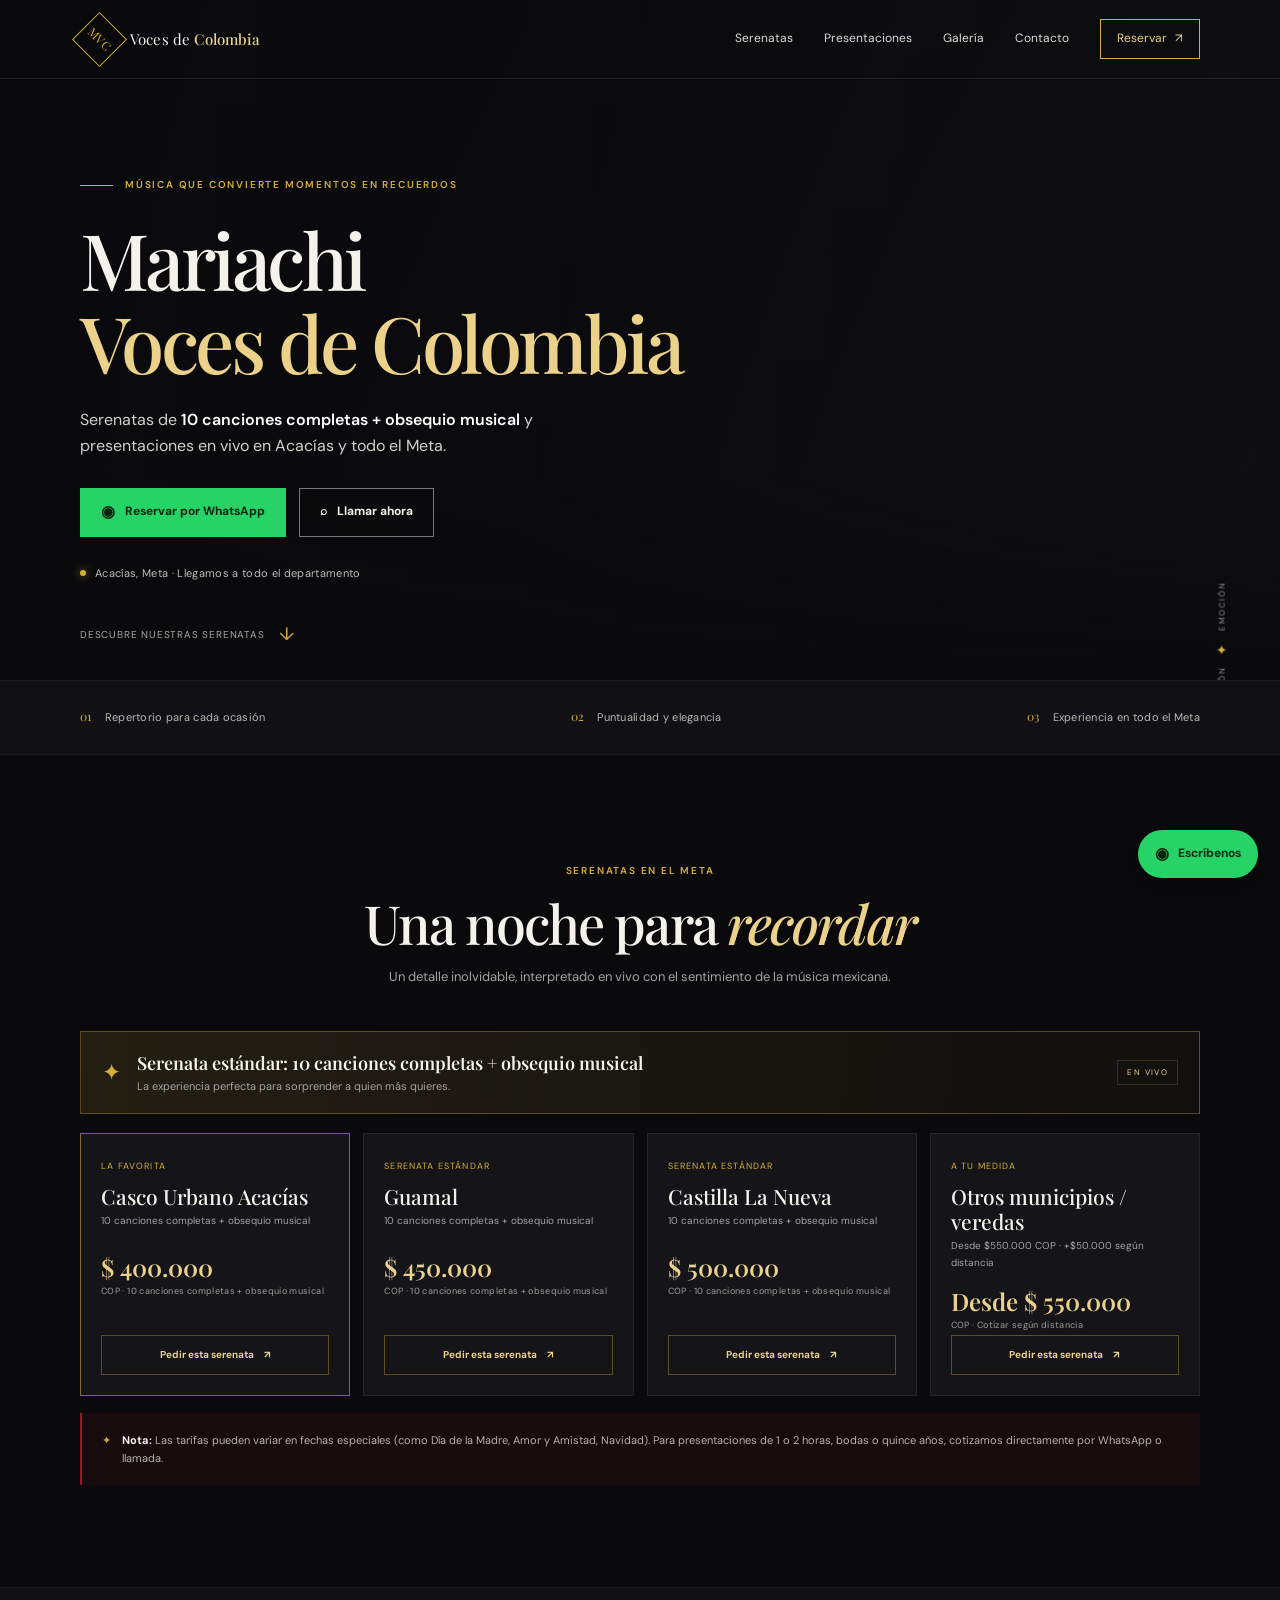
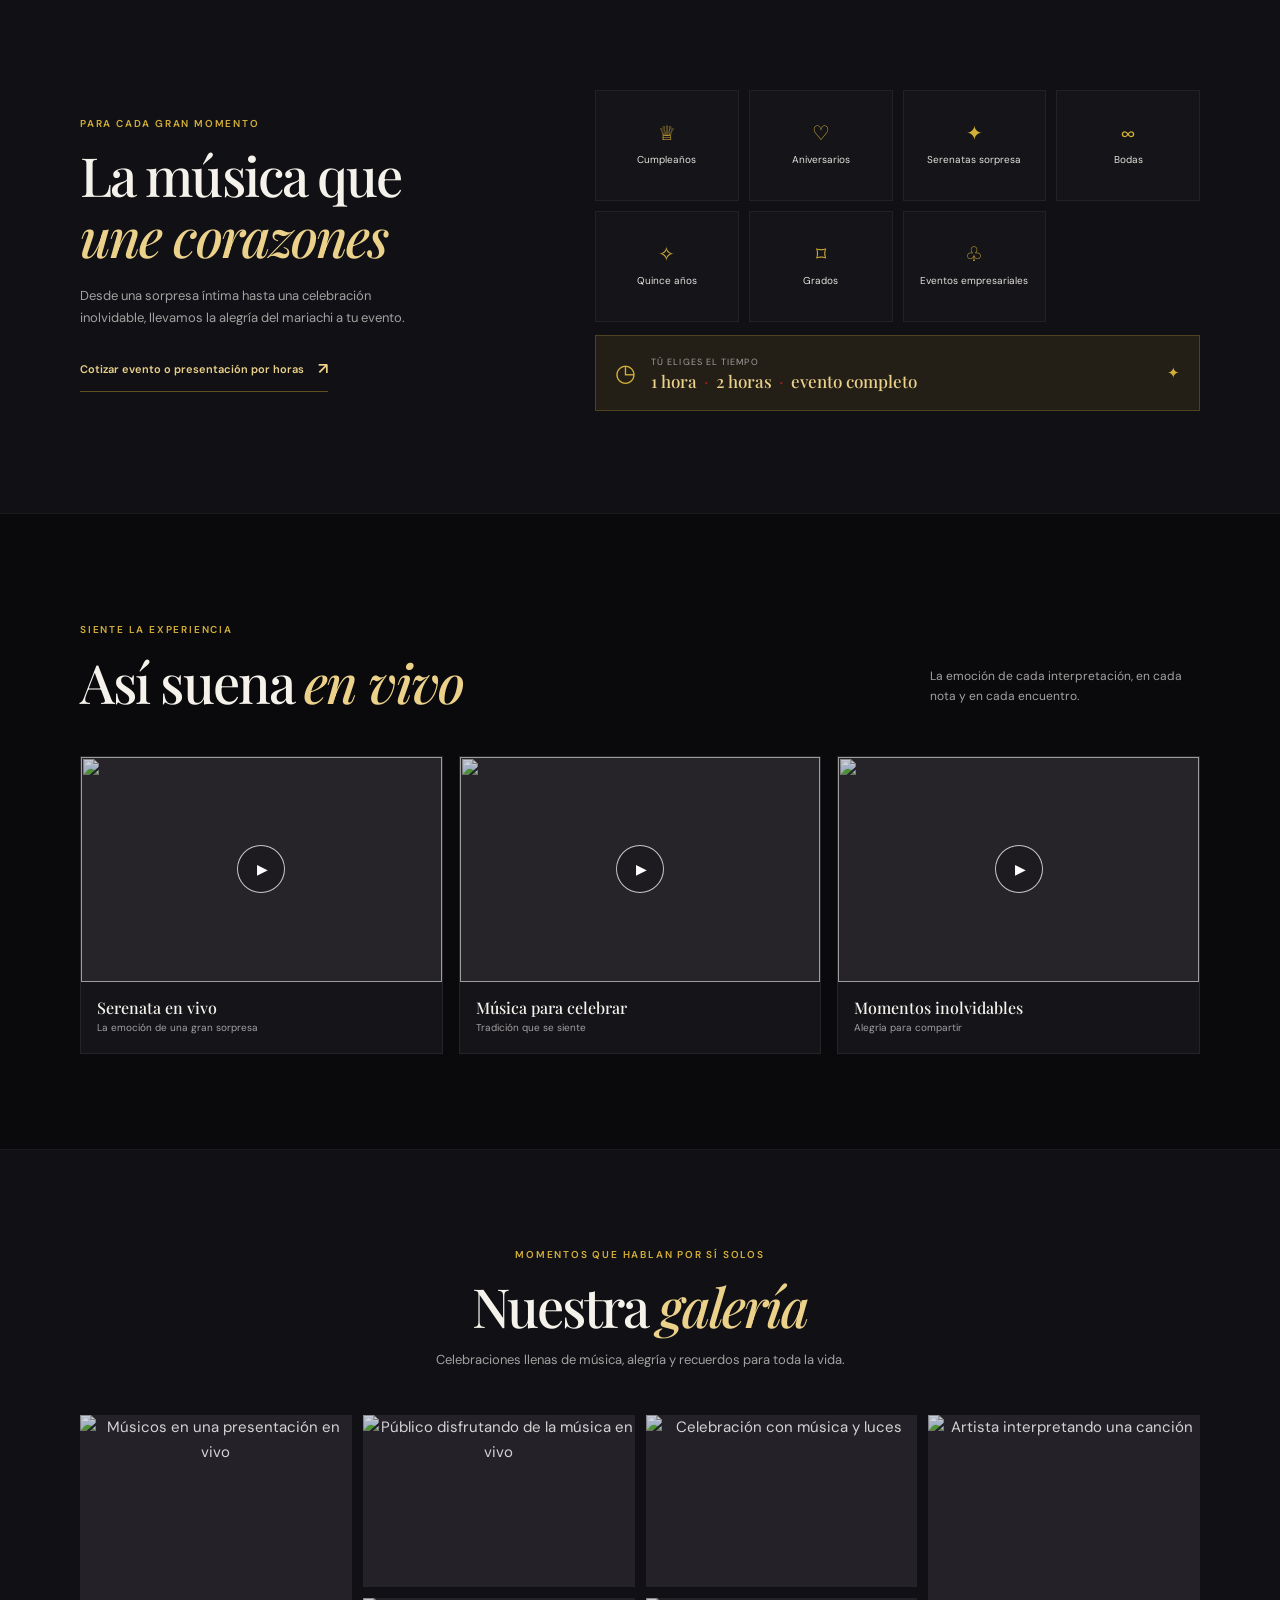
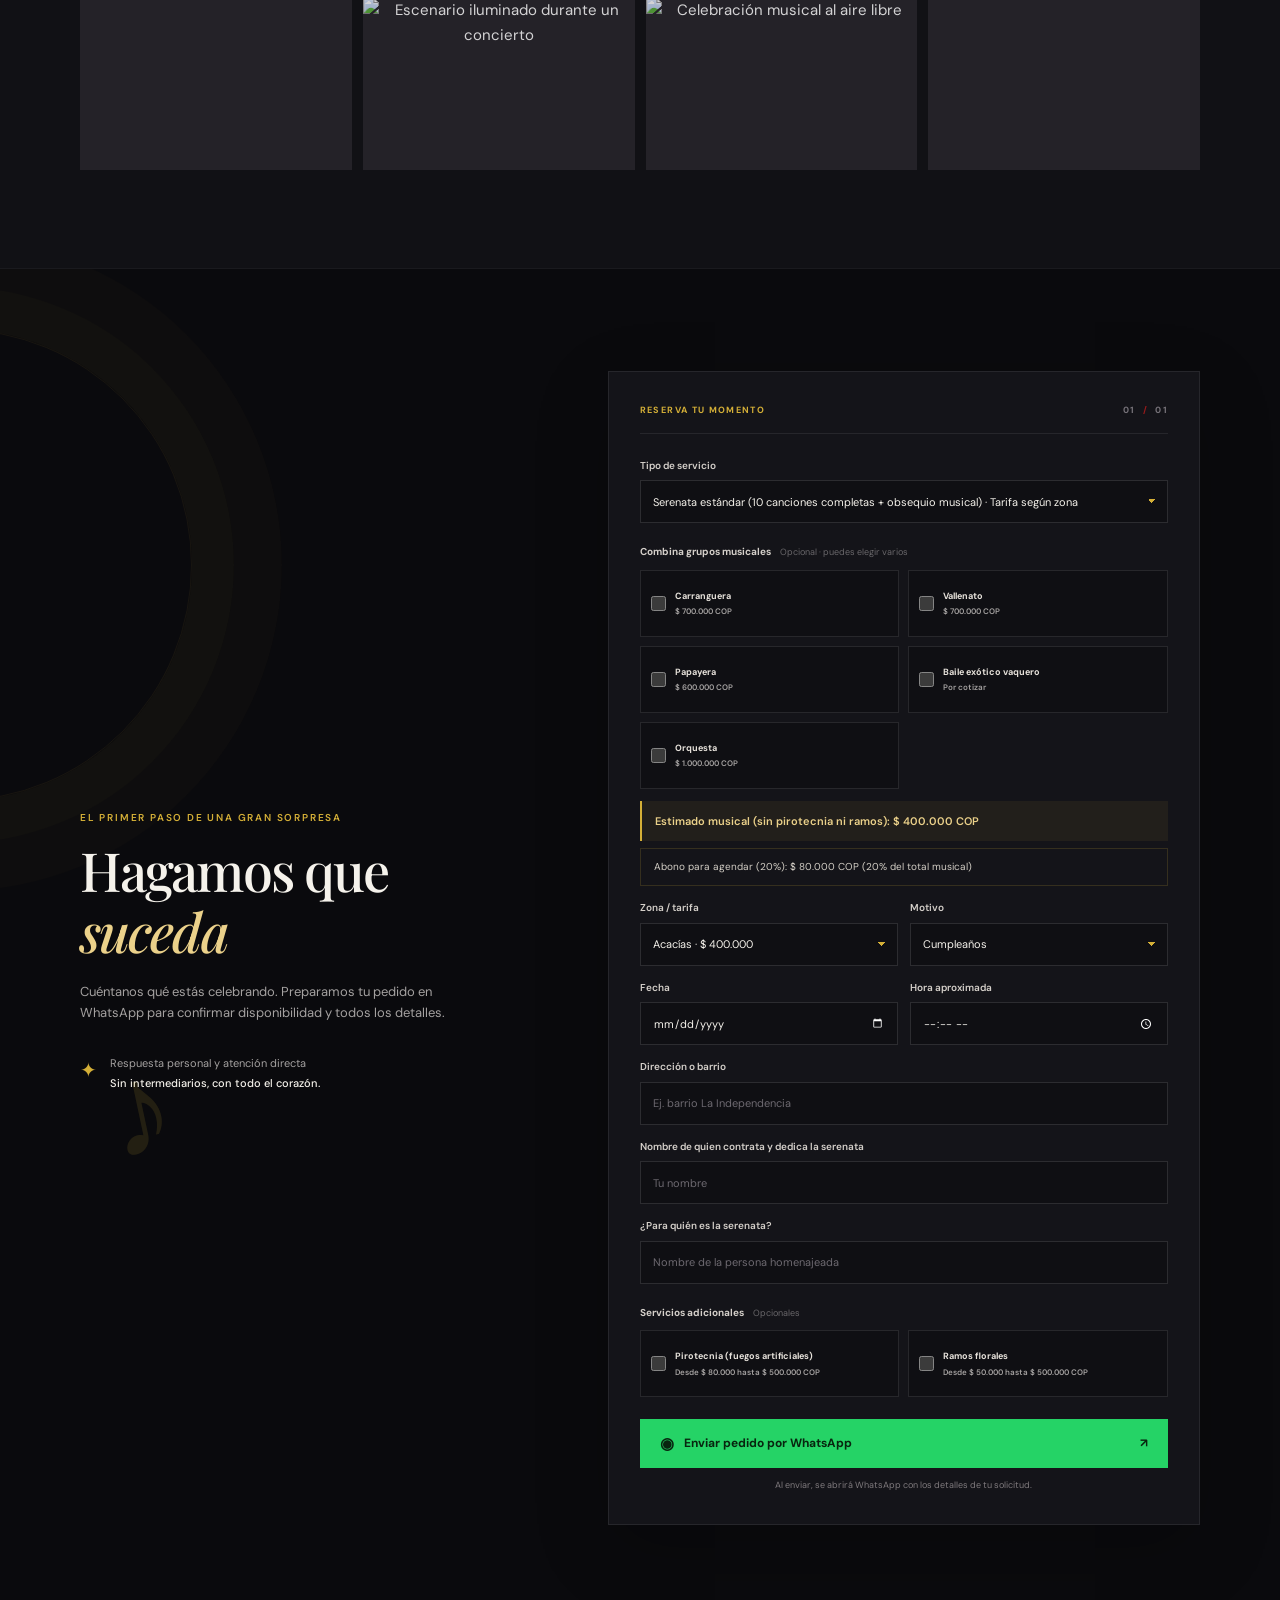
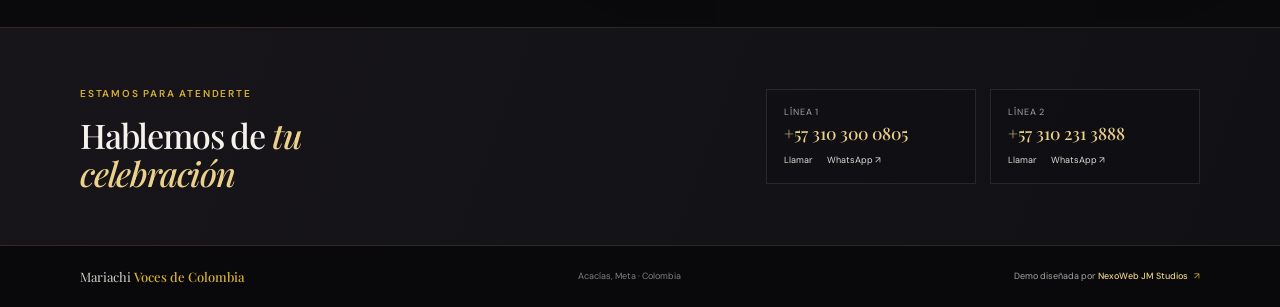
==== index.html @ 62710a28 "Add files via upload" ====
<!doctype html>
<html lang="es">
<head>
  <meta charset="utf-8">
  <meta name="viewport" content="width=device-width, initial-scale=1">
  <meta name="theme-color" content="#0A0A0D">
  <meta name="description" content="Serenatas de 10 canciones completas + obsequio musical, además de presentaciones en vivo en Acacías y todo el Meta. Reserva tu Mariachi Voces de Colombia.">
  <title>Mariachi Voces de Colombia | Acacías, Meta</title>
  <link rel="preconnect" href="https://fonts.googleapis.com">
  <link rel="preconnect" href="https://fonts.gstatic.com" crossorigin>
  <link href="https://fonts.googleapis.com/css2?family=DM+Sans:wght@400;500;600;700&family=Playfair+Display:wght@500;600;700&display=swap" rel="stylesheet">
  <link rel="stylesheet" href="styles.css">
  <script src="app.js" defer></script>
</head>
<body>
  <a class="skip-link" href="#contenido">Saltar al contenido</a>
  <header class="site-header">
    <div class="container header-inner">
      <a class="brand" href="#inicio" aria-label="Mariachi Voces de Colombia, inicio">
        <span class="brand-mark" aria-hidden="true">MVC</span>
        <span class="brand-name">Voces de <strong>Colombia</strong></span>
      </a>
      <button class="menu-toggle" type="button" aria-expanded="false" aria-controls="primary-nav" aria-label="Abrir menú">
        <span></span><span></span>
      </button>
      <nav class="primary-nav" id="primary-nav" aria-label="Navegación principal">
        <a href="#tarifas">Serenatas</a>
        <a href="#eventos">Presentaciones</a>
        <a href="#galeria">Galería</a>
        <a href="#contacto">Contacto</a>
        <a class="nav-cta" href="#reserva">Reservar <span aria-hidden="true">↗</span></a>
      </nav>
    </div>
  </header>

  <main id="contenido">
    <section class="hero" id="inicio">
      <div class="hero-image" aria-hidden="true"></div>
      <div class="hero-shade" aria-hidden="true"></div>
      <div class="container hero-content">
        <div class="hero-copy">
          <div class="hero-eyebrow"><span class="eyebrow-line"></span> Música que convierte momentos en recuerdos</div>
          <div class="hero-logo-wrap">
            <img class="hero-logo" src="logo.jpg" alt="Logo de Mariachi Voces de Colombia">
            <span class="logo-fallback" aria-hidden="true">MVC</span>
          </div>
          <h1>Mariachi <span>Voces de Colombia</span></h1>
          <p class="hero-lede">Serenatas de <strong id="standard-description"></strong> y presentaciones en vivo en Acacías y todo el Meta.</p>
          <div class="hero-actions">
            <a class="button button-whatsapp" data-whatsapp="hero" href="#" target="_blank" rel="noopener noreferrer">
              <span class="wa-icon" aria-hidden="true">◉</span> Reservar por WhatsApp
            </a>
            <a class="button button-outline" data-call="primary" href="#">
              <span aria-hidden="true">⌕</span> Llamar ahora
            </a>
          </div>
          <div class="hero-note"><span class="status-dot"></span> Acacías, Meta · Llegamos a todo el departamento</div>
        </div>
        <a class="hero-scroll" href="#tarifas"><span>Descubre nuestras serenatas</span><span aria-hidden="true">↓</span></a>
      </div>
      <div class="hero-stamp" aria-hidden="true"><span>TRADICIÓN</span><i>✦</i><span>EMOCIÓN</span></div>
    </section>

    <section class="trust-strip" aria-label="Lo que nos distingue">
      <div class="container trust-inner">
        <span><b>01</b> Repertorio para cada ocasión</span>
        <span><b>02</b> Puntualidad y elegancia</span>
        <span><b>03</b> Experiencia en todo el Meta</span>
      </div>
    </section>

    <section class="section pricing-section" id="tarifas">
      <div class="container">
        <div class="section-heading centered">
          <span class="section-kicker">Serenatas en el Meta</span>
          <h2>Una noche para <em>recordar</em></h2>
          <p>Un detalle inolvidable, interpretado en vivo con el sentimiento de la música mexicana.</p>
        </div>
        <div class="standard-banner">
          <span class="banner-star" aria-hidden="true">✦</span>
          <span><strong id="standard-offer"></strong><small>La experiencia perfecta para sorprender a quien más quieres.</small></span>
          <span class="banner-note">EN VIVO</span>
        </div>
        <div class="price-grid" id="price-grid"></div>
        <p class="pricing-note"><span aria-hidden="true">✦</span><span><strong>Nota:</strong> Las tarifas pueden variar en fechas especiales (como Día de la Madre, Amor y Amistad, Navidad). Para presentaciones de 1 o 2 horas, bodas o quince años, cotizamos directamente por WhatsApp o llamada.</span></p>
      </div>
    </section>

    <section class="section occasions-section" id="eventos">
      <div class="container occasions-layout">
        <div class="occasions-intro">
          <span class="section-kicker">Para cada gran momento</span>
          <h2>La música que<br><em>une corazones</em></h2>
          <p>Desde una sorpresa íntima hasta una celebración inolvidable, llevamos la alegría del mariachi a tu evento.</p>
          <a class="text-link" data-whatsapp="event" href="#" target="_blank" rel="noopener noreferrer">Cotizar evento o presentación por horas <span aria-hidden="true">↗</span></a>
        </div>
        <div class="occasion-content">
          <div class="occasion-grid" id="occasion-grid"></div>
          <div class="duration-card">
            <div class="duration-icon" aria-hidden="true">◷</div>
            <div><span class="duration-label">Tú eliges el tiempo</span><strong>1 hora <i>·</i> 2 horas <i>·</i> evento completo</strong></div>
            <span class="duration-spark" aria-hidden="true">✦</span>
          </div>
        </div>
      </div>
    </section>

    <section class="section live-section" id="videos">
      <div class="container">
        <div class="section-heading split-heading">
          <div><span class="section-kicker">Siente la experiencia</span><h2>Así suena <em>en vivo</em></h2></div>
          <p>La emoción de cada interpretación, en cada nota y en cada encuentro.</p>
        </div>
        <div class="video-grid" id="video-grid"></div>
      </div>
    </section>

    <section class="section gallery-section" id="galeria">
      <div class="container">
        <div class="section-heading centered">
          <span class="section-kicker">Momentos que hablan por sí solos</span>
          <h2>Nuestra <em>galería</em></h2>
          <p>Celebraciones llenas de música, alegría y recuerdos para toda la vida.</p>
        </div>
        <div class="gallery-grid" id="gallery-grid"></div>
      </div>
    </section>

    <section class="section booking-section" id="reserva">
      <div class="container booking-layout">
        <div class="booking-copy">
          <span class="section-kicker">El primer paso de una gran sorpresa</span>
          <h2>Hagamos que<br><em>suceda</em></h2>
          <p>Cuéntanos qué estás celebrando. Preparamos tu pedido en WhatsApp para confirmar disponibilidad y todos los detalles.</p>
          <div class="booking-assurance"><span aria-hidden="true">✦</span><span>Respuesta personal y atención directa<br><strong>Sin intermediarios, con todo el corazón.</strong></span></div>
          <div class="booking-ornament" aria-hidden="true">♪</div>
        </div>
        <form class="booking-form" id="booking-form">
          <div class="form-heading"><span>RESERVA TU MOMENTO</span><span class="form-step">01 <i>/</i> 01</span></div>
          <label for="service-type">Tipo de servicio</label>
          <select id="service-type" name="service" required></select>
          <div class="form-extras">
            <h3>Combina grupos musicales <span>Opcional · puedes elegir varios</span></h3>
            <div id="music-addons"></div>
          </div>
          <div class="music-summary" id="music-summary" aria-live="polite"></div>
          <div class="deposit-summary" id="deposit-summary" aria-live="polite"></div>
          <div class="form-row">
            <div class="field-group">
              <label for="service-zone">Zona / tarifa</label>
              <select id="service-zone" name="zone" required></select>
            </div>
            <div class="field-group">
              <label for="occasion">Motivo</label>
              <select id="occasion" name="occasion" required></select>
            </div>
          </div>
          <div class="form-row">
            <div class="field-group">
              <label for="event-date">Fecha</label>
              <input id="event-date" name="date" type="date" required>
            </div>
            <div class="field-group">
              <label for="event-time">Hora aproximada</label>
              <input id="event-time" name="time" type="time" required>
            </div>
          </div>
          <label for="address">Dirección o barrio</label>
          <input id="address" name="address" type="text" placeholder="Ej. barrio La Independencia" required>
          <label for="customer-name">Nombre de quien contrata y dedica la serenata</label>
          <input id="customer-name" name="customer" type="text" placeholder="Tu nombre" autocomplete="name" required>
          <label for="recipient-name">¿Para quién es la serenata?</label>
          <input id="recipient-name" name="recipient" type="text" placeholder="Nombre de la persona homenajeada" required>
          <div class="form-extras">
            <h3>Servicios adicionales <span>Opcionales</span></h3>
            <div id="extra-services"></div>
          </div>
          <button class="button button-whatsapp form-submit" type="submit"><span class="wa-icon" aria-hidden="true">◉</span> Enviar pedido por WhatsApp <span aria-hidden="true">↗</span></button>
          <p class="form-privacy">Al enviar, se abrirá WhatsApp con los detalles de tu solicitud.</p>
        </form>
      </div>
    </section>

    <section class="contact-section" id="contacto">
      <div class="container contact-inner">
        <div class="contact-intro"><span class="section-kicker">Estamos para atenderte</span><h2>Hablemos de <em>tu celebración</em></h2></div>
        <div class="contact-lines" id="contact-lines"></div>
      </div>
    </section>
  </main>

  <footer class="site-footer">
    <div class="container footer-inner">
      <a class="footer-brand" href="#inicio">Mariachi <strong>Voces de Colombia</strong></a>
      <span>Acacías, Meta · Colombia</span>
      <a class="studio-credit" href="https://wa.me/573134510500" target="_blank" rel="noopener noreferrer">Demo diseñada por <strong>NexoWeb JM Studios</strong> <span aria-hidden="true">↗</span></a>
    </div>
  </footer>

  <a class="floating-whatsapp" data-whatsapp="float" href="#" target="_blank" rel="noopener noreferrer" aria-label="Escríbenos por WhatsApp">
    <span class="wa-icon" aria-hidden="true">◉</span><span class="float-label">Escríbenos</span>
  </a>
  <div class="lightbox" id="lightbox" aria-hidden="true">
    <button class="lightbox-close" type="button" aria-label="Cerrar imagen">×</button>
    <button class="lightbox-prev" type="button" aria-label="Foto anterior">‹</button>
    <figure><img src="" alt=""><figcaption></figcaption></figure>
    <button class="lightbox-next" type="button" aria-label="Foto siguiente">›</button>
  </div>
</body>
</html>
---- styles.css ----
:root {
  color-scheme: dark;
  --color-bg: #0A0A0D;
  --color-card: #141419;
  --color-card-light: #19191f;
  --color-gold: #D4AF37;
  --color-gold-light: #ebd18a;
  --color-wine: #991B1B;
  --color-whatsapp: #25D366;
  --color-text: #f5f2eb;
  --color-muted: #a4a1a0;
  --color-dim: #69676a;
  --color-border: rgba(235, 209, 138, .16);
  --font-display: "Playfair Display", Georgia, serif;
  --font-body: "DM Sans", Arial, sans-serif;
}

* { box-sizing: border-box; }
html { scroll-behavior: smooth; scroll-padding-top: 82px; }
body { margin: 0; background: var(--color-bg); color: var(--color-text); font-family: var(--font-body); font-size: 15px; line-height: 1.65; -webkit-font-smoothing: antialiased; }
body.no-scroll { overflow: hidden; }
img { display: block; max-width: 100%; }
a { color: inherit; text-decoration: none; }
button, input, select { font: inherit; }
button, a { -webkit-tap-highlight-color: transparent; }
.container { width: min(1120px, calc(100% - 44px)); margin-inline: auto; }
.skip-link { position: fixed; z-index: 20; top: 10px; left: 10px; padding: 10px 16px; background: var(--color-gold); color: var(--color-bg); transform: translateY(-150%); }
.skip-link:focus { transform: translateY(0); }

.site-header { position: absolute; z-index: 10; inset: 0 0 auto; border-bottom: 1px solid rgba(255,255,255,.09); }
.header-inner { min-height: 78px; display: flex; align-items: center; justify-content: space-between; }
.brand { display: inline-flex; gap: 11px; align-items: center; }
.brand-mark { width: 39px; height: 39px; border: 1px solid var(--color-gold); color: var(--color-gold); display: grid; place-items: center; font-family: var(--font-display); font-size: 12px; letter-spacing: .04em; transform: rotate(45deg); }
.brand-mark::first-line { transform: rotate(-45deg); }
.brand-name { font-family: var(--font-display); font-size: 15px; letter-spacing: .01em; }
.brand-name strong { color: var(--color-gold-light); font-weight: 500; }
.primary-nav { display: flex; align-items: center; gap: 31px; font-size: 12px; color: #dedbd5; }
.primary-nav > a:not(.nav-cta) { transition: color .2s ease; }
.primary-nav > a:not(.nav-cta):hover { color: var(--color-gold-light); }
.nav-cta { padding: 9px 16px; border: 1px solid var(--color-gold); color: var(--color-gold-light); transition: background .2s ease, color .2s ease; }
.nav-cta:hover { background: var(--color-gold); color: var(--color-bg); }
.nav-cta span { padding-left: 5px; }
.menu-toggle { display: none; }

.hero { position: relative; min-height: 680px; display: flex; align-items: center; overflow: hidden; background: #111014; }
.hero-image { position: absolute; inset: 0; background: url("https://images.unsplash.com/photo-1516280440614-37939bbacd81?auto=format&fit=crop&w=2200&q=85") center 42% / cover no-repeat; opacity: .46; transform: scale(1.02); animation: hero-zoom 16s ease-out both; }
.hero-shade { position: absolute; inset: 0; background: linear-gradient(90deg, rgba(10,10,13,.97) 0%, rgba(10,10,13,.84) 41%, rgba(10,10,13,.32) 100%), linear-gradient(0deg, var(--color-bg) 0%, transparent 30%, rgba(10,10,13,.3) 100%); }
.hero-content { position: relative; padding-top: 103px; min-height: 680px; display: flex; align-items: center; }
.hero-copy { max-width: 660px; padding-bottom: 24px; animation: enter-up .75s .1s both; }
.hero-eyebrow, .section-kicker { color: var(--color-gold); text-transform: uppercase; letter-spacing: .18em; font-weight: 600; font-size: 10px; }
.hero-eyebrow { display: flex; align-items: center; gap: 12px; margin-bottom: 24px; }
.eyebrow-line { width: 33px; height: 1px; background: var(--color-gold); }
.hero-logo-wrap { display: none; width: 67px; height: 67px; margin-bottom: 17px; position: relative; }
.hero-logo { width: 100%; height: 100%; object-fit: contain; }
.logo-fallback { position: absolute; inset: 0; border: 1px solid var(--color-gold); color: var(--color-gold); font: 16px var(--font-display); display: grid; place-items: center; background: rgba(10,10,13,.7); }
.hero-logo-wrap.logo-ready .logo-fallback { display: none; }
.hero h1 { margin: 0; font: 500 clamp(43px, 7vw, 78px)/1.07 var(--font-display); letter-spacing: -.045em; max-width: 770px; }
.hero h1 span { display: block; color: var(--color-gold-light); }
.hero-lede { max-width: 480px; color: #d3d0ca; font-size: 16px; margin: 22px 0 28px; }
.hero-lede strong { color: #fff; font-weight: 600; }
.hero-actions { display: flex; align-items: center; gap: 13px; flex-wrap: wrap; }
.button { display: inline-flex; justify-content: center; align-items: center; gap: 10px; min-height: 49px; border: 1px solid transparent; padding: 0 20px; font-size: 12px; font-weight: 700; transition: transform .2s ease, background .2s ease, box-shadow .2s ease; cursor: pointer; }
.button:hover { transform: translateY(-2px); }
.button-whatsapp { background: var(--color-whatsapp); color: #08250f; }
.button-whatsapp:hover { background: #3be078; box-shadow: 0 8px 26px rgba(37,211,102,.18); }
.button-outline { border-color: rgba(255,255,255,.45); color: var(--color-text); background: rgba(10,10,13,.2); }
.button-outline:hover { border-color: var(--color-gold); color: var(--color-gold-light); }
.wa-icon { font-size: 16px; line-height: 1; }
.hero-note { display: flex; align-items: center; gap: 9px; color: #c0bdb8; font-size: 11px; margin-top: 27px; letter-spacing: .03em; }
.status-dot { width: 6px; height: 6px; border-radius: 50%; background: var(--color-gold); box-shadow: 0 0 10px rgba(212,175,55,.75); }
.hero-scroll { position: absolute; bottom: 30px; left: 0; display: flex; gap: 14px; align-items: center; color: #aaa6a0; font-size: 10px; letter-spacing: .08em; text-transform: uppercase; }
.hero-scroll span:last-child { color: var(--color-gold); font-size: 18px; animation: arrow-bob 1.7s ease infinite; }
.hero-stamp { position: absolute; right: 4.5%; bottom: 87px; display: flex; align-items: center; gap: 11px; color: rgba(255,255,255,.55); font-size: 8px; letter-spacing: .2em; transform: rotate(-90deg); transform-origin: right center; }
.hero-stamp i { color: var(--color-gold); font-size: 14px; font-style: normal; }

.trust-strip { background: #111115; border-top: 1px solid rgba(255,255,255,.04); border-bottom: 1px solid rgba(255,255,255,.04); }
.trust-inner { min-height: 73px; display: flex; justify-content: space-between; align-items: center; gap: 18px; }
.trust-inner span { font-size: 11px; color: #bbb8b1; letter-spacing: .025em; }
.trust-inner b { color: var(--color-gold); font: 12px var(--font-display); padding-right: 10px; }

.section { padding: 102px 0; }
.section-heading { margin-bottom: 43px; }
.section-heading.centered { text-align: center; max-width: 640px; margin-inline: auto; margin-bottom: 44px; }
.section-heading h2, .occasions-intro h2, .booking-copy h2, .contact-intro h2 { font: 500 clamp(35px, 5vw, 54px)/1.13 var(--font-display); letter-spacing: -.035em; margin: 11px 0 12px; }
.section-heading h2 em, .occasions-intro h2 em, .booking-copy h2 em, .contact-intro h2 em { color: var(--color-gold-light); font-weight: 500; }
.section-heading p { color: var(--color-muted); font-size: 13px; margin: 0; }
.standard-banner { min-height: 83px; background: linear-gradient(95deg, rgba(212,175,55,.12), rgba(212,175,55,.035)); border: 1px solid rgba(212,175,55,.34); display: flex; align-items: center; padding: 15px 21px; gap: 16px; margin-bottom: 19px; }
.banner-star { color: var(--color-gold); font-size: 23px; }
.standard-banner strong, .standard-banner small { display: block; }
.standard-banner strong { font: 600 18px var(--font-display); }
.standard-banner small { font-size: 11px; color: var(--color-muted); margin-top: 2px; }
.banner-note { margin-left: auto; color: var(--color-gold-light); border: 1px solid var(--color-border); padding: 5px 9px; font-size: 8px; letter-spacing: .17em; }
.price-grid { display: grid; grid-template-columns: repeat(4, 1fr); gap: 13px; }
.price-card { position: relative; background: var(--color-card); border: 1px solid rgba(255,255,255,.07); padding: 25px 20px 20px; display: flex; flex-direction: column; min-height: 244px; transition: border-color .25s ease, transform .25s ease, background .25s ease; }
.price-card:hover { border-color: rgba(212,175,55,.5); transform: translateY(-4px); background: #18181e; }
.price-card.featured { border-color: rgba(212,175,55,.57); }
.price-card .price-label { color: var(--color-gold); font-size: 9px; letter-spacing: .13em; text-transform: uppercase; }
.price-card h3 { margin: 10px 0 4px; font: 500 21px/1.2 var(--font-display); }
.price-card .price-subtitle { min-height: 24px; color: var(--color-muted); font-size: 10px; }
.price-amount { margin: 17px 0 4px; color: var(--color-gold-light); font: 600 24px/1.15 var(--font-display); white-space: nowrap; }
.price-amount small { display: block; font: 500 9px var(--font-body); color: #8e8a84; letter-spacing: .04em; margin-top: 3px; }
.price-card .button { margin-top: auto; min-height: 40px; padding: 0 12px; width: 100%; background: transparent; color: var(--color-gold-light); border-color: rgba(212,175,55,.38); font-size: 10px; }
.price-card .button:hover { background: var(--color-gold); color: var(--color-bg); }
.pricing-note { display: flex; gap: 11px; padding: 18px 20px; margin: 17px 0 0; border-left: 2px solid var(--color-wine); background: rgba(153,27,27,.09); color: #b7b2ac; font-size: 11px; }
.pricing-note > span:first-child { color: var(--color-gold); }
.pricing-note strong { color: var(--color-text); }

.occasions-section { background: #111115; border-block: 1px solid rgba(255,255,255,.04); }
.occasions-layout { display: grid; grid-template-columns: .85fr 1.15fr; gap: 68px; align-items: center; }
.occasions-intro > p { max-width: 340px; color: var(--color-muted); font-size: 13px; margin: 18px 0 28px; }
.text-link { display: inline-flex; gap: 14px; align-items: center; color: var(--color-gold-light); font-size: 11px; font-weight: 600; border-bottom: 1px solid rgba(212,175,55,.4); padding-bottom: 8px; }
.text-link span { font-size: 16px; }
.occasion-grid { display: grid; grid-template-columns: repeat(4, 1fr); gap: 10px; }
.occasion-card { min-height: 111px; display: flex; flex-direction: column; justify-content: center; align-items: center; text-align: center; gap: 9px; background: var(--color-card); border: 1px solid rgba(255,255,255,.055); color: #e4e0d9; font-size: 10px; transition: border-color .2s ease, transform .2s ease; }
.occasion-card:hover { border-color: rgba(212,175,55,.42); transform: translateY(-2px); }
.occasion-icon { color: var(--color-gold); font-size: 20px; line-height: 1; }
.duration-card { margin-top: 13px; padding: 17px 19px; display: flex; align-items: center; gap: 15px; background: rgba(212,175,55,.085); border: 1px solid rgba(212,175,55,.24); }
.duration-icon { font-size: 24px; color: var(--color-gold); }
.duration-label { display: block; color: var(--color-muted); font-size: 9px; text-transform: uppercase; letter-spacing: .12em; }
.duration-card strong { display: block; color: var(--color-gold-light); font: 500 17px var(--font-display); }
.duration-card i { color: var(--color-wine); font-style: normal; padding: 0 3px; }
.duration-spark { margin-left: auto; color: var(--color-gold); }

.live-section { padding-bottom: 95px; }
.split-heading { display: flex; justify-content: space-between; align-items: end; gap: 25px; }
.split-heading h2 { margin-bottom: 0; }
.split-heading > p { max-width: 270px; margin: 0 0 6px; color: var(--color-muted); font-size: 12px; }
.video-grid { display: grid; grid-template-columns: repeat(3, 1fr); gap: 16px; }
.video-card { position: relative; overflow: hidden; background: var(--color-card); border: 1px solid rgba(255,255,255,.07); }
.video-poster { position: relative; aspect-ratio: 16 / 10; overflow: hidden; background: #262329; }
.video-poster img { width: 100%; height: 100%; object-fit: cover; opacity: .78; transition: transform .5s ease, opacity .3s ease; }
.video-card:hover .video-poster img { transform: scale(1.045); opacity: .95; }
.video-play { position: absolute; left: 50%; top: 50%; transform: translate(-50%, -50%); width: 48px; height: 48px; border: 1px solid rgba(255,255,255,.75); border-radius: 50%; display: grid; place-items: center; padding-left: 3px; color: white; background: rgba(10,10,13,.3); backdrop-filter: blur(4px); font-size: 14px; }
.video-card a:hover .video-play { background: var(--color-gold); color: var(--color-bg); border-color: var(--color-gold); }
.video-info { padding: 15px 16px 16px; }
.video-info strong { display: block; font: 500 16px var(--font-display); }
.video-info span { display: block; color: var(--color-muted); font-size: 10px; margin-top: 2px; }
.video-card a:focus-visible, .gallery-item:focus-visible { outline: 2px solid var(--color-gold); outline-offset: 3px; }

.gallery-section { background: #111115; border-block: 1px solid rgba(255,255,255,.04); padding-top: 91px; padding-bottom: 98px; }
.gallery-grid { display: grid; grid-template-columns: repeat(4, 1fr); grid-auto-rows: 172px; gap: 11px; }
.gallery-item { position: relative; padding: 0; overflow: hidden; border: 0; background: #242228; cursor: zoom-in; }
.gallery-item:nth-child(1), .gallery-item:nth-child(4) { grid-row: span 2; }
.gallery-item img { width: 100%; height: 100%; object-fit: cover; opacity: .8; transition: transform .5s ease, opacity .3s ease; }
.gallery-item:hover img { transform: scale(1.06); opacity: 1; }
.gallery-item::after { content: "＋"; position: absolute; right: 12px; bottom: 10px; color: white; font-size: 17px; opacity: 0; transform: translateY(4px); transition: .2s ease; }
.gallery-item:hover::after { opacity: 1; transform: translateY(0); }

.booking-section { position: relative; overflow: hidden; }
.booking-section::before { content: ""; position: absolute; width: 470px; height: 470px; border: 1px solid rgba(212,175,55,.07); border-radius: 50%; left: -280px; top: 60px; box-shadow: 0 0 0 42px rgba(212,175,55,.018), 0 0 0 90px rgba(212,175,55,.014); }
.booking-layout { position: relative; display: grid; grid-template-columns: .85fr 1.15fr; gap: 90px; align-items: center; }
.booking-copy { position: relative; }
.booking-copy > p { max-width: 370px; color: var(--color-muted); font-size: 13px; margin: 19px 0 30px; }
.booking-assurance { display: flex; align-items: flex-start; gap: 13px; font-size: 11px; color: var(--color-muted); }
.booking-assurance > span:first-child { color: var(--color-gold); font-size: 20px; }
.booking-assurance strong { display: inline-block; color: var(--color-text); font-weight: 500; margin-top: 2px; }
.booking-ornament { position: absolute; bottom: -96px; left: 25px; color: rgba(212,175,55,.13); font: 130px var(--font-display); transform: rotate(-12deg); }
.booking-form { position: relative; padding: 31px; background: var(--color-card); border: 1px solid rgba(255,255,255,.08); box-shadow: 0 24px 70px rgba(0,0,0,.2); }
.form-heading { display: flex; justify-content: space-between; margin-bottom: 24px; padding-bottom: 15px; border-bottom: 1px solid rgba(255,255,255,.08); color: var(--color-gold); font-size: 9px; font-weight: 700; letter-spacing: .15em; }
.form-step { color: #767279; }
.form-step i { color: var(--color-wine); font-style: normal; padding: 0 4px; }
.booking-form label { display: block; margin: 14px 0 6px; color: #d5d0ca; font-size: 10px; font-weight: 600; }
.booking-form input, .booking-form select { width: 100%; min-height: 43px; padding: 0 12px; background: #0f0f13; border: 1px solid rgba(255,255,255,.12); border-radius: 0; color: var(--color-text); outline: none; font-size: 11px; }
.booking-form select { appearance: none; padding-right: 32px; background-image: linear-gradient(45deg, transparent 50%, var(--color-gold) 50%), linear-gradient(135deg, var(--color-gold) 50%, transparent 50%); background-position: calc(100% - 15px) 18px, calc(100% - 11px) 18px; background-size: 4px 4px, 4px 4px; background-repeat: no-repeat; }
.booking-form input::placeholder { color: #6d6970; }
.booking-form input:focus, .booking-form select:focus { border-color: var(--color-gold); box-shadow: 0 0 0 2px rgba(212,175,55,.1); }
.booking-form input[type="date"], .booking-form input[type="time"] { color-scheme: dark; }
.form-row { display: grid; grid-template-columns: 1fr 1fr; gap: 12px; }
.form-extras { margin-top: 21px; }
.form-extras h3 { display: flex; align-items: center; gap: 9px; margin: 0 0 9px; color: #d5d0ca; font-size: 10px; }
.form-extras h3 span { color: var(--color-dim); font-size: 9px; font-weight: 400; }
#extra-services, #music-addons { display: grid; grid-template-columns: 1fr 1fr; gap: 9px; }
.music-summary { margin-top: 12px; padding: 11px 13px; border-left: 2px solid var(--color-gold); background: rgba(212,175,55,.07); color: var(--color-gold-light); font-size: 11px; font-weight: 600; }
.deposit-summary { margin-top: 7px; padding: 10px 13px; border: 1px solid rgba(212,175,55,.17); color: #d3cec5; font-size: 10px; }
.extra-option { min-height: 67px; display: flex !important; align-items: center; gap: 9px; margin: 0 !important; padding: 10px; border: 1px solid rgba(255,255,255,.1); background: #0f0f13; cursor: pointer; transition: border-color .2s ease, background .2s ease; }
.extra-option:has(input:checked) { border-color: rgba(212,175,55,.65); background: rgba(212,175,55,.07); }
.extra-option input { width: 15px; min-height: 15px; margin: 0; accent-color: var(--color-gold); flex: 0 0 auto; }
.extra-copy { min-width: 0; }
.extra-copy strong, .extra-copy small { display: block; }
.extra-copy strong { color: #e7e2db; font-size: 9px; }
.extra-copy small { color: var(--color-muted); font-size: 8px; line-height: 1.4; margin-top: 3px; }
.extra-check { display: none; }
.form-submit { width: 100%; margin-top: 22px; border: 0; }
.form-submit > span:last-child { margin-left: auto; }
.form-privacy { margin: 10px 0 0; text-align: center; color: #7f7a7d; font-size: 9px; }

.contact-section { padding: 52px 0; background: linear-gradient(110deg, #17151a, #111115); border-block: 1px solid rgba(212,175,55,.14); }
.contact-inner { display: flex; align-items: center; justify-content: space-between; gap: 32px; }
.contact-intro h2 { max-width: 380px; font-size: 34px; margin-bottom: 0; }
.contact-lines { display: flex; gap: 14px; }
.contact-card { min-width: 210px; padding: 15px 17px; border: 1px solid rgba(255,255,255,.1); background: rgba(10,10,13,.32); }
.contact-card > span { display: block; color: var(--color-muted); font-size: 9px; text-transform: uppercase; letter-spacing: .1em; }
.contact-card strong { display: block; color: var(--color-gold-light); font: 500 17px var(--font-display); margin: 2px 0 9px; }
.contact-actions { display: flex; gap: 14px; }
.contact-actions a { color: #dedbd5; font-size: 9px; }
.contact-actions a:hover { color: var(--color-gold-light); }
.site-footer { padding: 22px 0; background: #09090b; }
.footer-inner { display: flex; align-items: center; justify-content: space-between; gap: 16px; color: #817d7d; font-size: 9px; }
.footer-brand { color: #d4d0c9; font: 13px var(--font-display); }
.footer-brand strong { color: var(--color-gold); font-weight: 500; }
.studio-credit { color: #aaa4a0; }
.studio-credit strong { color: var(--color-gold-light); font-weight: 500; }
.studio-credit span { color: var(--color-gold); padding-left: 4px; }
.floating-whatsapp { position: fixed; z-index: 9; right: 22px; bottom: 22px; display: flex; align-items: center; gap: 9px; padding: 14px 17px; border-radius: 50px; background: var(--color-whatsapp); color: #08250f; box-shadow: 0 7px 26px rgba(0,0,0,.35); font-size: 12px; font-weight: 700; transition: transform .2s ease, box-shadow .2s ease; }
.floating-whatsapp:hover { transform: translateY(-3px); box-shadow: 0 10px 30px rgba(37,211,102,.25); }

.lightbox { position: fixed; z-index: 30; inset: 0; display: flex; align-items: center; justify-content: center; padding: 50px 70px; background: rgba(5,5,7,.94); opacity: 0; visibility: hidden; transition: opacity .25s ease, visibility .25s ease; }
.lightbox.is-open { opacity: 1; visibility: visible; }
.lightbox figure { margin: 0; max-width: min(100%, 1050px); max-height: 100%; text-align: center; }
.lightbox figure img { max-height: calc(100vh - 130px); width: auto; max-width: 100%; object-fit: contain; margin: auto; }
.lightbox figcaption { color: #ddd7ce; padding-top: 11px; font-size: 12px; }
.lightbox-close, .lightbox-prev, .lightbox-next { position: absolute; border: 0; background: none; color: white; cursor: pointer; }
.lightbox-close { top: 18px; right: 25px; font-size: 36px; line-height: 1; }
.lightbox-prev, .lightbox-next { top: 50%; font-size: 44px; transform: translateY(-50%); padding: 10px; }
.lightbox-prev { left: 18px; }
.lightbox-next { right: 18px; }
.lightbox-close:hover, .lightbox-prev:hover, .lightbox-next:hover { color: var(--color-gold); }
:focus-visible { outline: 2px solid var(--color-gold); outline-offset: 3px; }

@keyframes enter-up { from { opacity: 0; transform: translateY(15px); } to { opacity: 1; transform: translateY(0); } }
@keyframes hero-zoom { from { transform: scale(1.08); } to { transform: scale(1.02); } }
@keyframes arrow-bob { 0%, 100% { transform: translateY(0); } 50% { transform: translateY(4px); } }

@media (max-width: 900px) {
  .primary-nav { gap: 18px; }
  .hero { min-height: 650px; }
  .hero-content { min-height: 650px; }
  .price-grid { grid-template-columns: repeat(2, 1fr); }
  .occasions-layout { grid-template-columns: .75fr 1.25fr; gap: 35px; }
  .occasion-grid { grid-template-columns: repeat(2, 1fr); }
  .booking-layout { gap: 42px; }
  .contact-inner { align-items: flex-start; flex-direction: column; }
}
@media (max-width: 650px) {
  html { scroll-padding-top: 68px; }
  .container { width: min(100% - 36px, 480px); }
  .site-header { background: rgba(10,10,13,.55); backdrop-filter: blur(8px); }
  .header-inner { min-height: 66px; }
  .brand-mark { width: 34px; height: 34px; font-size: 10px; }
  .brand-name { font-size: 13px; }
  .menu-toggle { display: flex; width: 42px; height: 42px; align-items: center; justify-content: center; flex-direction: column; gap: 6px; border: 1px solid rgba(255,255,255,.2); background: rgba(10,10,13,.4); color: white; }
  .menu-toggle span { display: block; width: 17px; height: 1px; background: var(--color-gold-light); transition: transform .2s ease; }
  .menu-toggle[aria-expanded="true"] span:first-child { transform: translateY(3.5px) rotate(45deg); }
  .menu-toggle[aria-expanded="true"] span:last-child { transform: translateY(-3.5px) rotate(-45deg); }
  .primary-nav { position: absolute; top: 66px; left: 0; right: 0; padding: 0 20px; background: rgba(12,12,15,.98); border-bottom: 1px solid var(--color-border); display: flex; flex-direction: column; gap: 0; align-items: stretch; max-height: 0; overflow: hidden; transition: max-height .28s ease, padding .28s ease; }
  .primary-nav.is-open { max-height: 330px; padding: 8px 20px 18px; }
  .primary-nav > a:not(.nav-cta) { padding: 11px 0; border-bottom: 1px solid rgba(255,255,255,.06); }
  .nav-cta { margin-top: 13px; text-align: center; }
  .hero { min-height: 710px; align-items: flex-start; }
  .hero-image { background-position: 58% center; opacity: .38; }
  .hero-shade { background: linear-gradient(90deg, rgba(10,10,13,.88), rgba(10,10,13,.35)), linear-gradient(0deg, var(--color-bg) 0%, transparent 37%, rgba(10,10,13,.45) 100%); }
  .hero-content { min-height: 710px; padding-top: 130px; align-items: flex-start; }
  .hero-copy { padding-bottom: 90px; }
  .hero-eyebrow { font-size: 8px; letter-spacing: .14em; margin-bottom: 19px; }
  .hero-logo-wrap { display: block; }
  .hero h1 { font-size: clamp(42px, 12vw, 58px); letter-spacing: -.05em; }
  .hero-lede { font-size: 14px; max-width: 340px; margin: 18px 0 23px; }
  .hero-actions { align-items: stretch; flex-direction: column; max-width: 290px; }
  .hero-actions .button { width: 100%; min-height: 49px; }
  .hero-note { font-size: 9px; margin-top: 20px; }
  .hero-scroll { bottom: 24px; font-size: 8px; }
  .hero-stamp { display: none; }
  .trust-inner { display: grid; grid-template-columns: 1fr; gap: 0; padding: 9px 0; }
  .trust-inner span { padding: 7px 0; font-size: 10px; }
  .trust-inner span + span { border-top: 1px solid rgba(255,255,255,.045); }
  .section { padding: 75px 0; }
  .section-heading.centered { margin-bottom: 31px; }
  .section-heading h2, .occasions-intro h2, .booking-copy h2 { font-size: 39px; }
  .section-heading p { font-size: 12px; }
  .standard-banner { min-height: auto; padding: 14px 12px; gap: 11px; }
  .banner-star { font-size: 19px; }
  .standard-banner strong { font-size: 14px; }
  .standard-banner small { font-size: 9px; line-height: 1.4; }
  .banner-note { display: none; }
  .price-grid { gap: 9px; }
  .price-card { min-height: 224px; padding: 18px 13px 13px; }
  .price-card h3 { font-size: 17px; min-height: 42px; }
  .price-card .price-label { font-size: 8px; }
  .price-card .price-subtitle { font-size: 9px; min-height: 27px; }
  .price-amount { font-size: 21px; margin-top: 12px; }
  .price-amount small { font-size: 8px; }
  .price-card .button { font-size: 9px; min-height: 38px; }
  .pricing-note { font-size: 10px; padding: 14px 12px; }
  .occasions-layout { display: block; }
  .occasions-intro { margin-bottom: 30px; }
  .occasions-intro > p { font-size: 12px; margin: 14px 0 20px; }
  .occasion-grid { gap: 8px; }
  .occasion-card { min-height: 96px; font-size: 9px; }
  .duration-card { padding: 14px 12px; gap: 10px; }
  .duration-card strong { font-size: 15px; }
  .duration-label { font-size: 8px; }
  .split-heading { display: block; margin-bottom: 28px; }
  .split-heading > p { margin-top: 13px; }
  .video-grid { grid-template-columns: 1fr; gap: 12px; }
  .video-poster { aspect-ratio: 16 / 9; }
  .video-info { padding: 12px 14px; }
  .video-info strong { font-size: 15px; }
  .gallery-section { padding-top: 74px; padding-bottom: 78px; }
  .gallery-grid { grid-template-columns: repeat(2, 1fr); grid-auto-rows: 136px; gap: 8px; }
  .gallery-item:nth-child(1), .gallery-item:nth-child(4) { grid-row: span 2; }
  .booking-layout { display: block; }
  .booking-copy { margin-bottom: 31px; }
  .booking-copy > p { font-size: 12px; margin: 15px 0 20px; }
  .booking-ornament { display: none; }
  .booking-form { padding: 22px 17px; }
  .booking-form label { font-size: 9px; }
  .form-row { gap: 9px; }
  .booking-form input, .booking-form select { padding-inline: 9px; font-size: 10px; }
  #extra-services, #music-addons { grid-template-columns: 1fr; }
  .extra-option { min-height: 59px; }
  .form-submit { font-size: 11px; padding: 0 11px; }
  .contact-section { padding: 40px 0; }
  .contact-intro h2 { font-size: 31px; }
  .contact-lines { width: 100%; flex-direction: column; gap: 9px; }
  .contact-card { min-width: 0; }
  .footer-inner { flex-direction: column; align-items: flex-start; gap: 5px; }
  .footer-brand { font-size: 12px; }
  .floating-whatsapp { right: 14px; bottom: 14px; padding: 13px 14px; }
  .float-label { display: none; }
  .lightbox { padding: 48px 42px; }
  .lightbox-prev { left: 4px; }
  .lightbox-next { right: 4px; }
}
@media (prefers-reduced-motion: reduce) {
  *, *::before, *::after { scroll-behavior: auto !important; animation-duration: .01ms !important; animation-iteration-count: 1 !important; transition-duration: .01ms !important; }
}
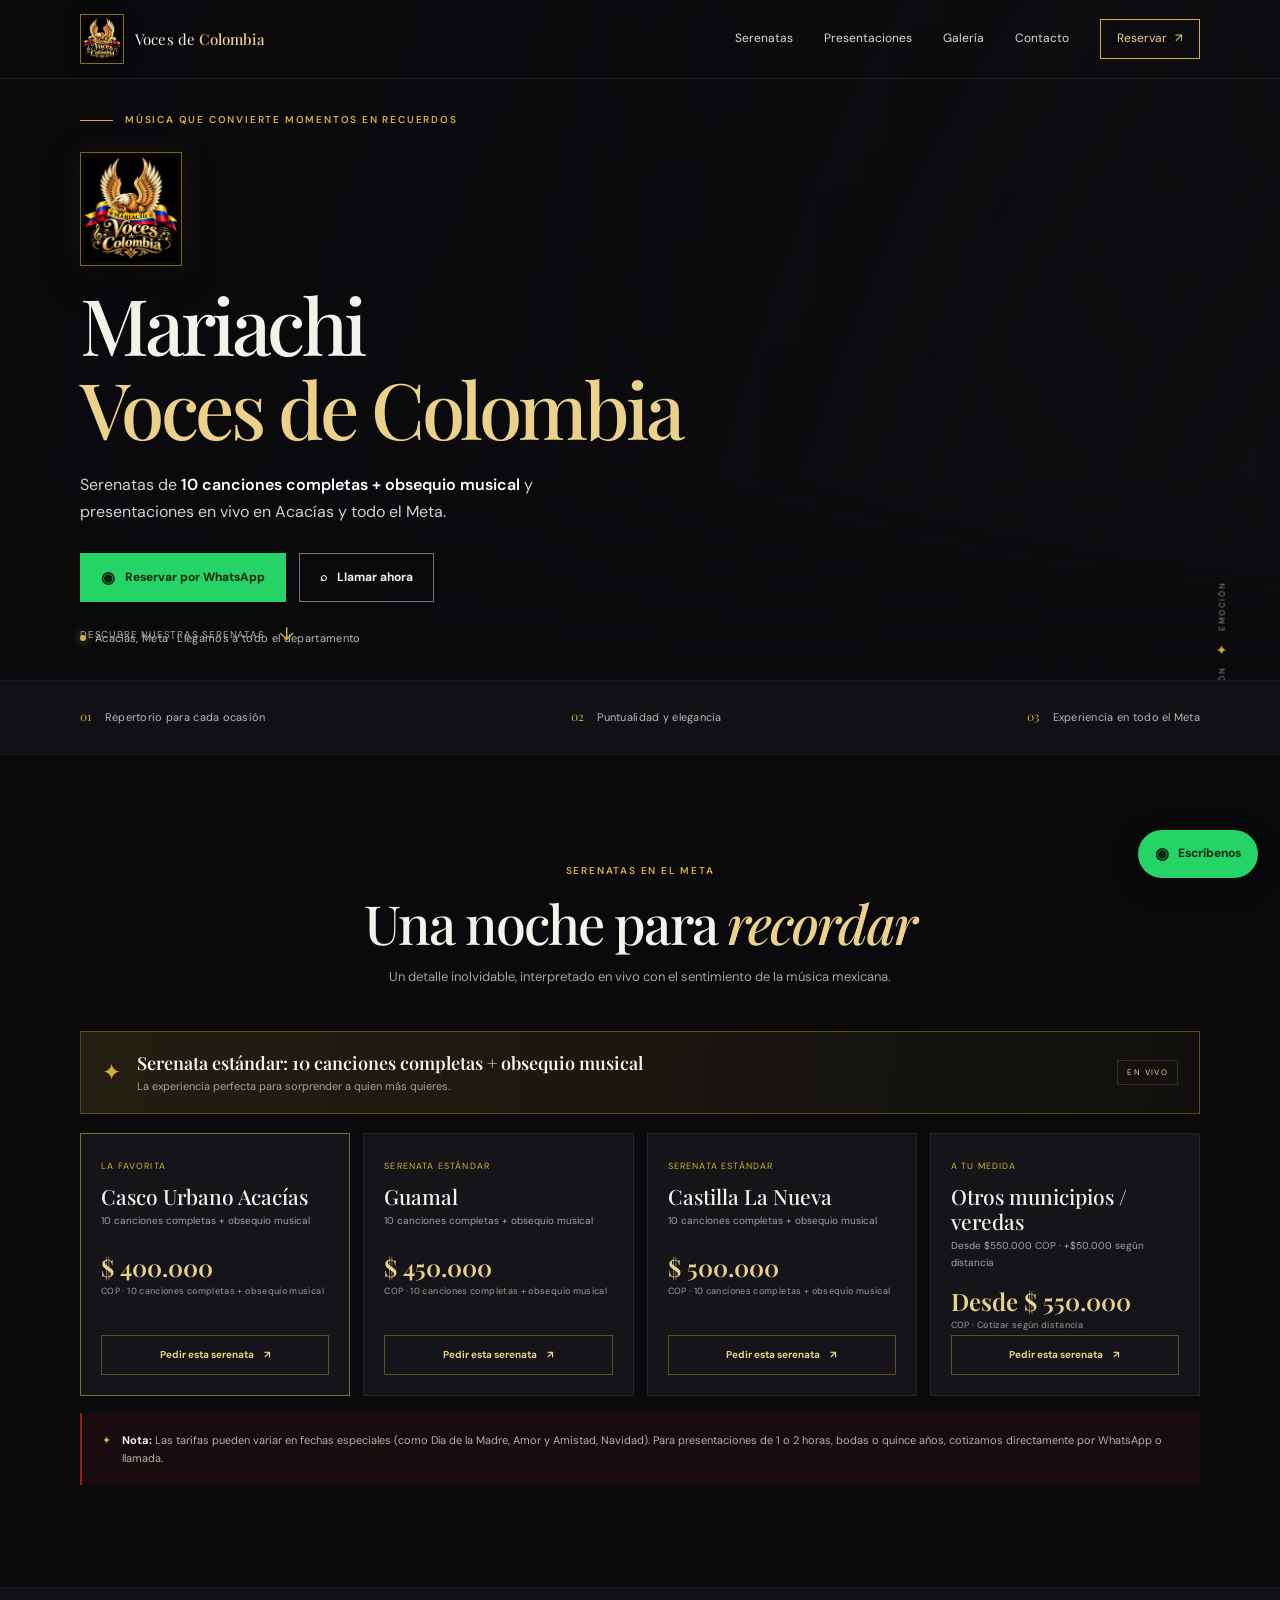
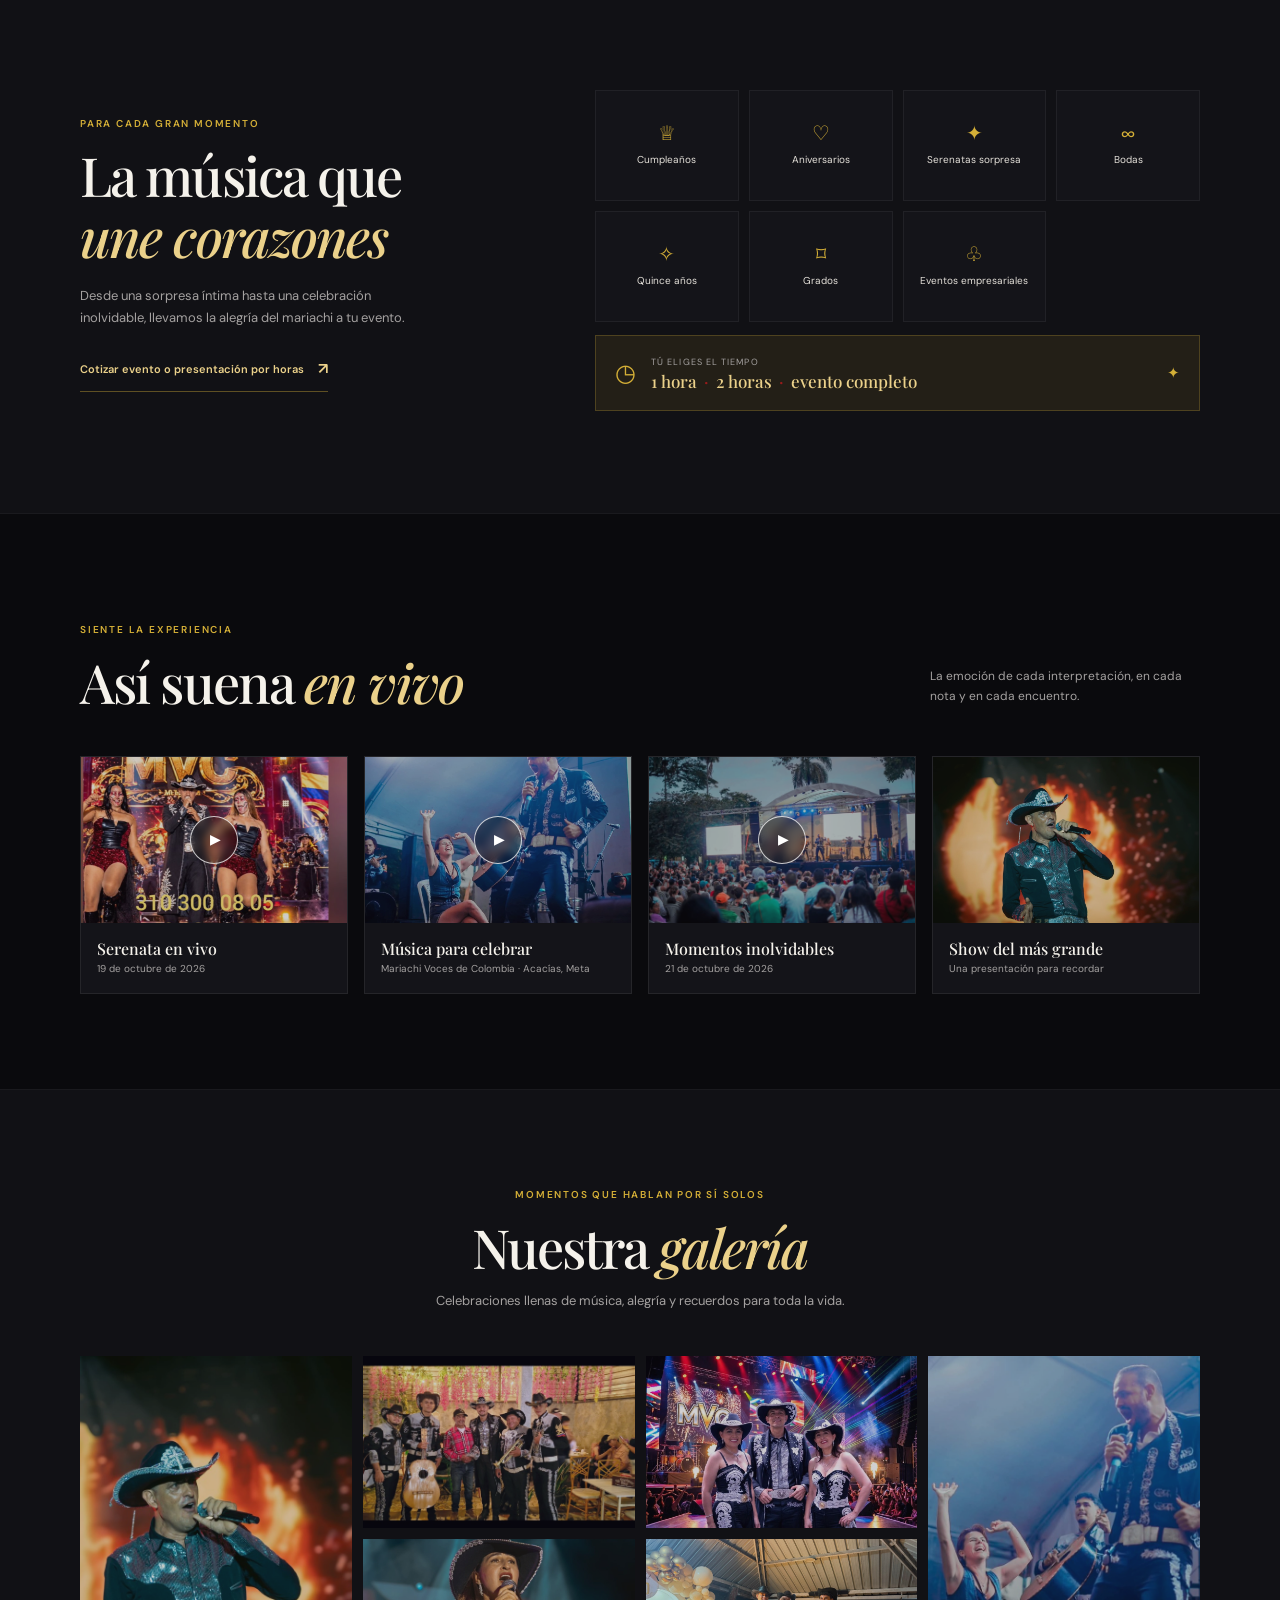
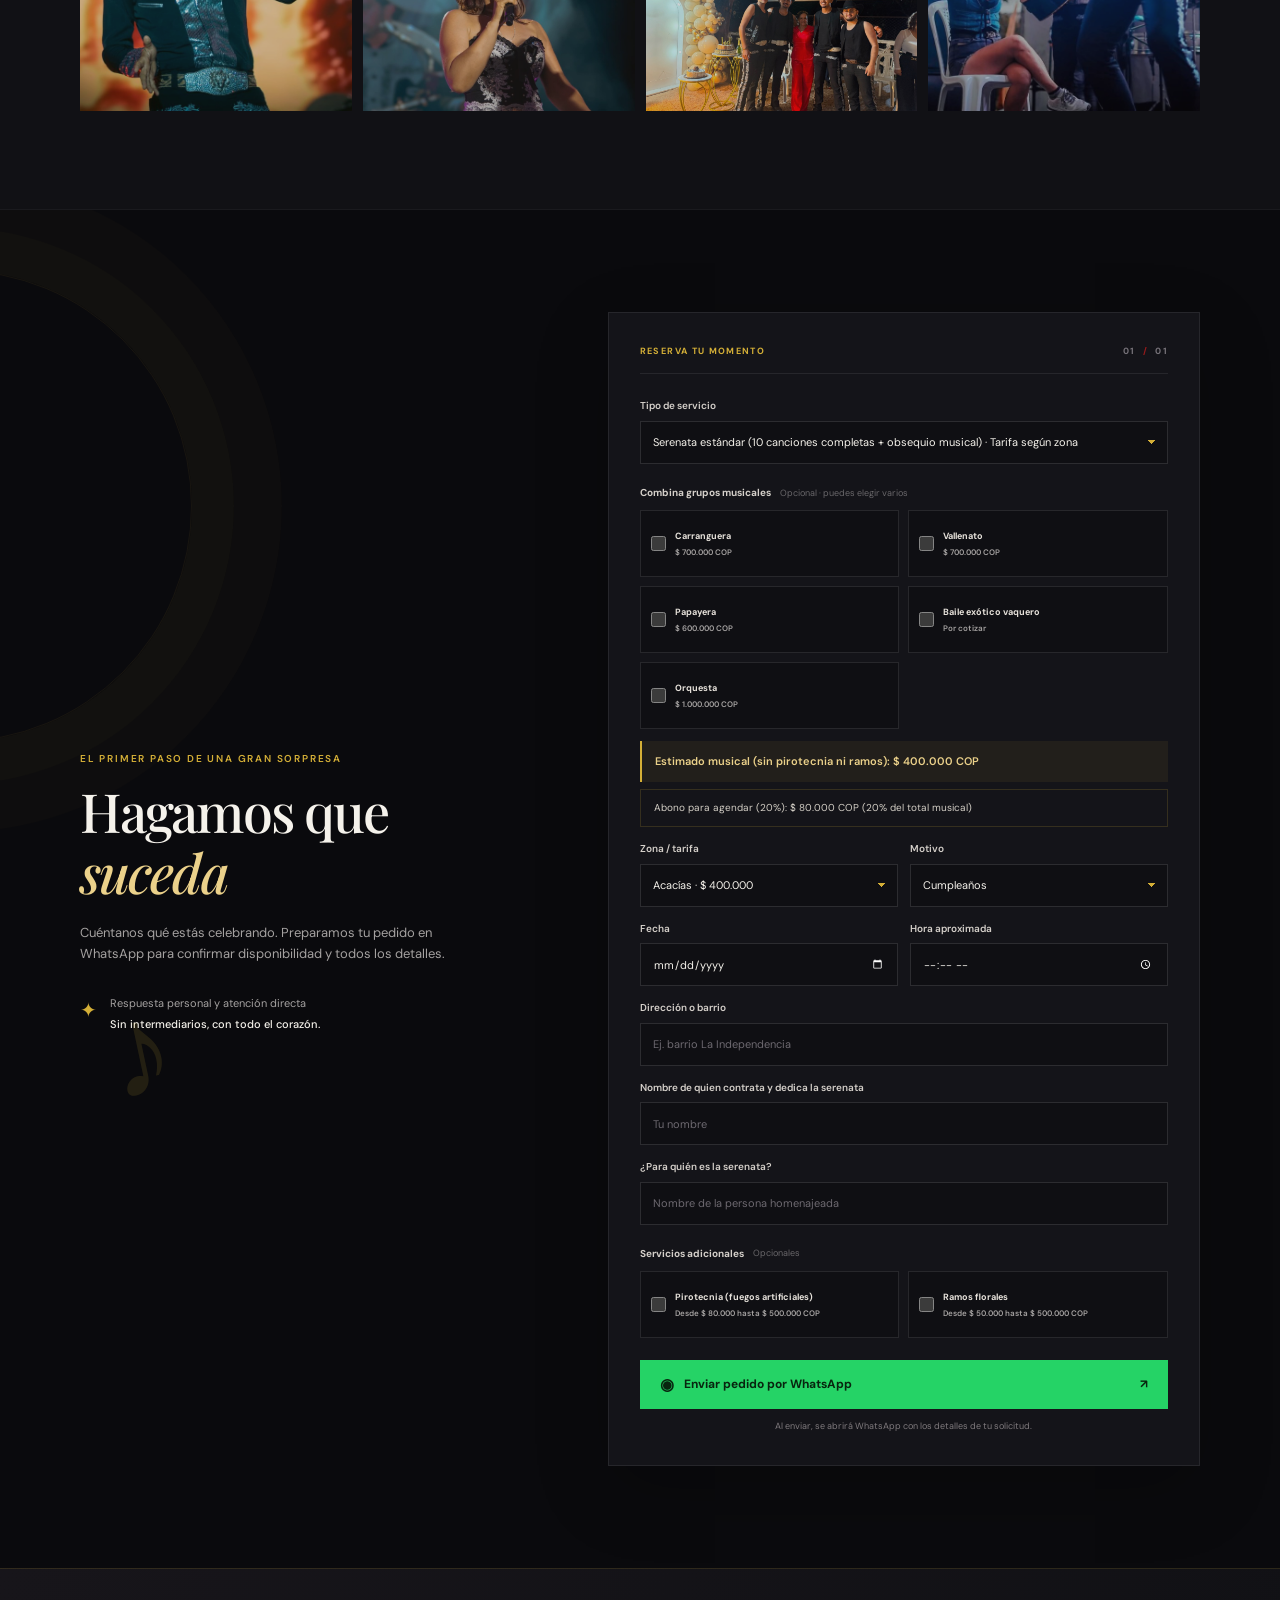
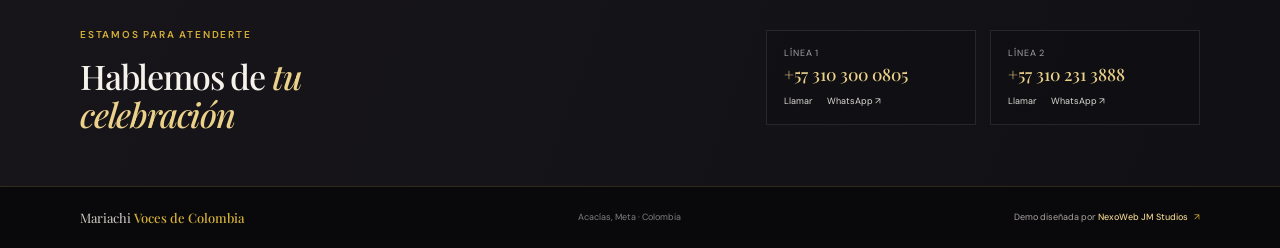
==== commit 62a55b18: "Add files via upload" ====
--- a/index.html
+++ b/index.html
@@ -17,7 +17,7 @@
   <header class="site-header">
     <div class="container header-inner">
       <a class="brand" href="#inicio" aria-label="Mariachi Voces de Colombia, inicio">
-        <span class="brand-mark" aria-hidden="true">MVC</span>
+        <img class="brand-mark" src="logo.jpg" alt="">
         <span class="brand-name">Voces de <strong>Colombia</strong></span>
       </a>
       <button class="menu-toggle" type="button" aria-expanded="false" aria-controls="primary-nav" aria-label="Abrir menú">
--- a/styles.css
+++ b/styles.css
@@ -30,8 +30,7 @@
 .site-header { position: absolute; z-index: 10; inset: 0 0 auto; border-bottom: 1px solid rgba(255,255,255,.09); }
 .header-inner { min-height: 78px; display: flex; align-items: center; justify-content: space-between; }
 .brand { display: inline-flex; gap: 11px; align-items: center; }
-.brand-mark { width: 39px; height: 39px; border: 1px solid var(--color-gold); color: var(--color-gold); display: grid; place-items: center; font-family: var(--font-display); font-size: 12px; letter-spacing: .04em; transform: rotate(45deg); }
-.brand-mark::first-line { transform: rotate(-45deg); }
+.brand-mark { width: 44px; height: 50px; padding: 2px; border: 1px solid rgba(212,175,55,.62); background: #080808; object-fit: contain; box-shadow: 0 3px 14px rgba(0,0,0,.32); }
 .brand-name { font-family: var(--font-display); font-size: 15px; letter-spacing: .01em; }
 .brand-name strong { color: var(--color-gold-light); font-weight: 500; }
 .primary-nav { display: flex; align-items: center; gap: 31px; font-size: 12px; color: #dedbd5; }
@@ -50,7 +49,7 @@
 .hero-eyebrow, .section-kicker { color: var(--color-gold); text-transform: uppercase; letter-spacing: .18em; font-weight: 600; font-size: 10px; }
 .hero-eyebrow { display: flex; align-items: center; gap: 12px; margin-bottom: 24px; }
 .eyebrow-line { width: 33px; height: 1px; background: var(--color-gold); }
-.hero-logo-wrap { display: none; width: 67px; height: 67px; margin-bottom: 17px; position: relative; }
+.hero-logo-wrap { display: block; width: 102px; height: 114px; margin-bottom: 17px; position: relative; padding: 3px; border: 1px solid rgba(212,175,55,.55); background: #080808; box-shadow: 0 12px 34px rgba(0,0,0,.4), 0 0 24px rgba(212,175,55,.1); }
 .hero-logo { width: 100%; height: 100%; object-fit: contain; }
 .logo-fallback { position: absolute; inset: 0; border: 1px solid var(--color-gold); color: var(--color-gold); font: 16px var(--font-display); display: grid; place-items: center; background: rgba(10,10,13,.7); }
 .hero-logo-wrap.logo-ready .logo-fallback { display: none; }
@@ -90,7 +89,7 @@
 .standard-banner strong { font: 600 18px var(--font-display); }
 .standard-banner small { font-size: 11px; color: var(--color-muted); margin-top: 2px; }
 .banner-note { margin-left: auto; color: var(--color-gold-light); border: 1px solid var(--color-border); padding: 5px 9px; font-size: 8px; letter-spacing: .17em; }
-.price-grid { display: grid; grid-template-columns: repeat(4, 1fr); gap: 13px; }
+.price-grid { display: grid; grid-template-columns: repeat(4, minmax(0, 1fr)); gap: 13px; }
 .price-card { position: relative; background: var(--color-card); border: 1px solid rgba(255,255,255,.07); padding: 25px 20px 20px; display: flex; flex-direction: column; min-height: 244px; transition: border-color .25s ease, transform .25s ease, background .25s ease; }
 .price-card:hover { border-color: rgba(212,175,55,.5); transform: translateY(-4px); background: #18181e; }
 .price-card.featured { border-color: rgba(212,175,55,.57); }
@@ -125,7 +124,7 @@
 .split-heading { display: flex; justify-content: space-between; align-items: end; gap: 25px; }
 .split-heading h2 { margin-bottom: 0; }
 .split-heading > p { max-width: 270px; margin: 0 0 6px; color: var(--color-muted); font-size: 12px; }
-.video-grid { display: grid; grid-template-columns: repeat(3, 1fr); gap: 16px; }
+.video-grid { display: grid; grid-template-columns: repeat(4, 1fr); gap: 16px; }
 .video-card { position: relative; overflow: hidden; background: var(--color-card); border: 1px solid rgba(255,255,255,.07); }
 .video-poster { position: relative; aspect-ratio: 16 / 10; overflow: hidden; background: #262329; }
 .video-poster img { width: 100%; height: 100%; object-fit: cover; opacity: .78; transition: transform .5s ease, opacity .3s ease; }
@@ -221,11 +220,12 @@
 @keyframes hero-zoom { from { transform: scale(1.08); } to { transform: scale(1.02); } }
 @keyframes arrow-bob { 0%, 100% { transform: translateY(0); } 50% { transform: translateY(4px); } }
 
-@media (max-width: 900px) {
+@media (max-width: 1024px) {
   .primary-nav { gap: 18px; }
   .hero { min-height: 650px; }
   .hero-content { min-height: 650px; }
-  .price-grid { grid-template-columns: repeat(2, 1fr); }
+  .price-grid { grid-template-columns: repeat(2, minmax(0, 1fr)); }
+  .video-grid { grid-template-columns: repeat(2, 1fr); }
   .occasions-layout { grid-template-columns: .75fr 1.25fr; gap: 35px; }
   .occasion-grid { grid-template-columns: repeat(2, 1fr); }
   .booking-layout { gap: 42px; }
@@ -236,7 +236,7 @@
   .container { width: min(100% - 36px, 480px); }
   .site-header { background: rgba(10,10,13,.55); backdrop-filter: blur(8px); }
   .header-inner { min-height: 66px; }
-  .brand-mark { width: 34px; height: 34px; font-size: 10px; }
+  .brand-mark { width: 37px; height: 42px; }
   .brand-name { font-size: 13px; }
   .menu-toggle { display: flex; width: 42px; height: 42px; align-items: center; justify-content: center; flex-direction: column; gap: 6px; border: 1px solid rgba(255,255,255,.2); background: rgba(10,10,13,.4); color: white; }
   .menu-toggle span { display: block; width: 17px; height: 1px; background: var(--color-gold-light); transition: transform .2s ease; }
@@ -252,7 +252,7 @@
   .hero-content { min-height: 710px; padding-top: 130px; align-items: flex-start; }
   .hero-copy { padding-bottom: 90px; }
   .hero-eyebrow { font-size: 8px; letter-spacing: .14em; margin-bottom: 19px; }
-  .hero-logo-wrap { display: block; }
+  .hero-logo-wrap { width: 84px; height: 94px; margin-bottom: 15px; }
   .hero h1 { font-size: clamp(42px, 12vw, 58px); letter-spacing: -.05em; }
   .hero-lede { font-size: 14px; max-width: 340px; margin: 18px 0 23px; }
   .hero-actions { align-items: stretch; flex-direction: column; max-width: 290px; }
@@ -272,7 +272,7 @@
   .standard-banner strong { font-size: 14px; }
   .standard-banner small { font-size: 9px; line-height: 1.4; }
   .banner-note { display: none; }
-  .price-grid { gap: 9px; }
+  .price-grid { grid-template-columns: 1fr; gap: 9px; }
   .price-card { min-height: 224px; padding: 18px 13px 13px; }
   .price-card h3 { font-size: 17px; min-height: 42px; }
   .price-card .price-label { font-size: 8px; }
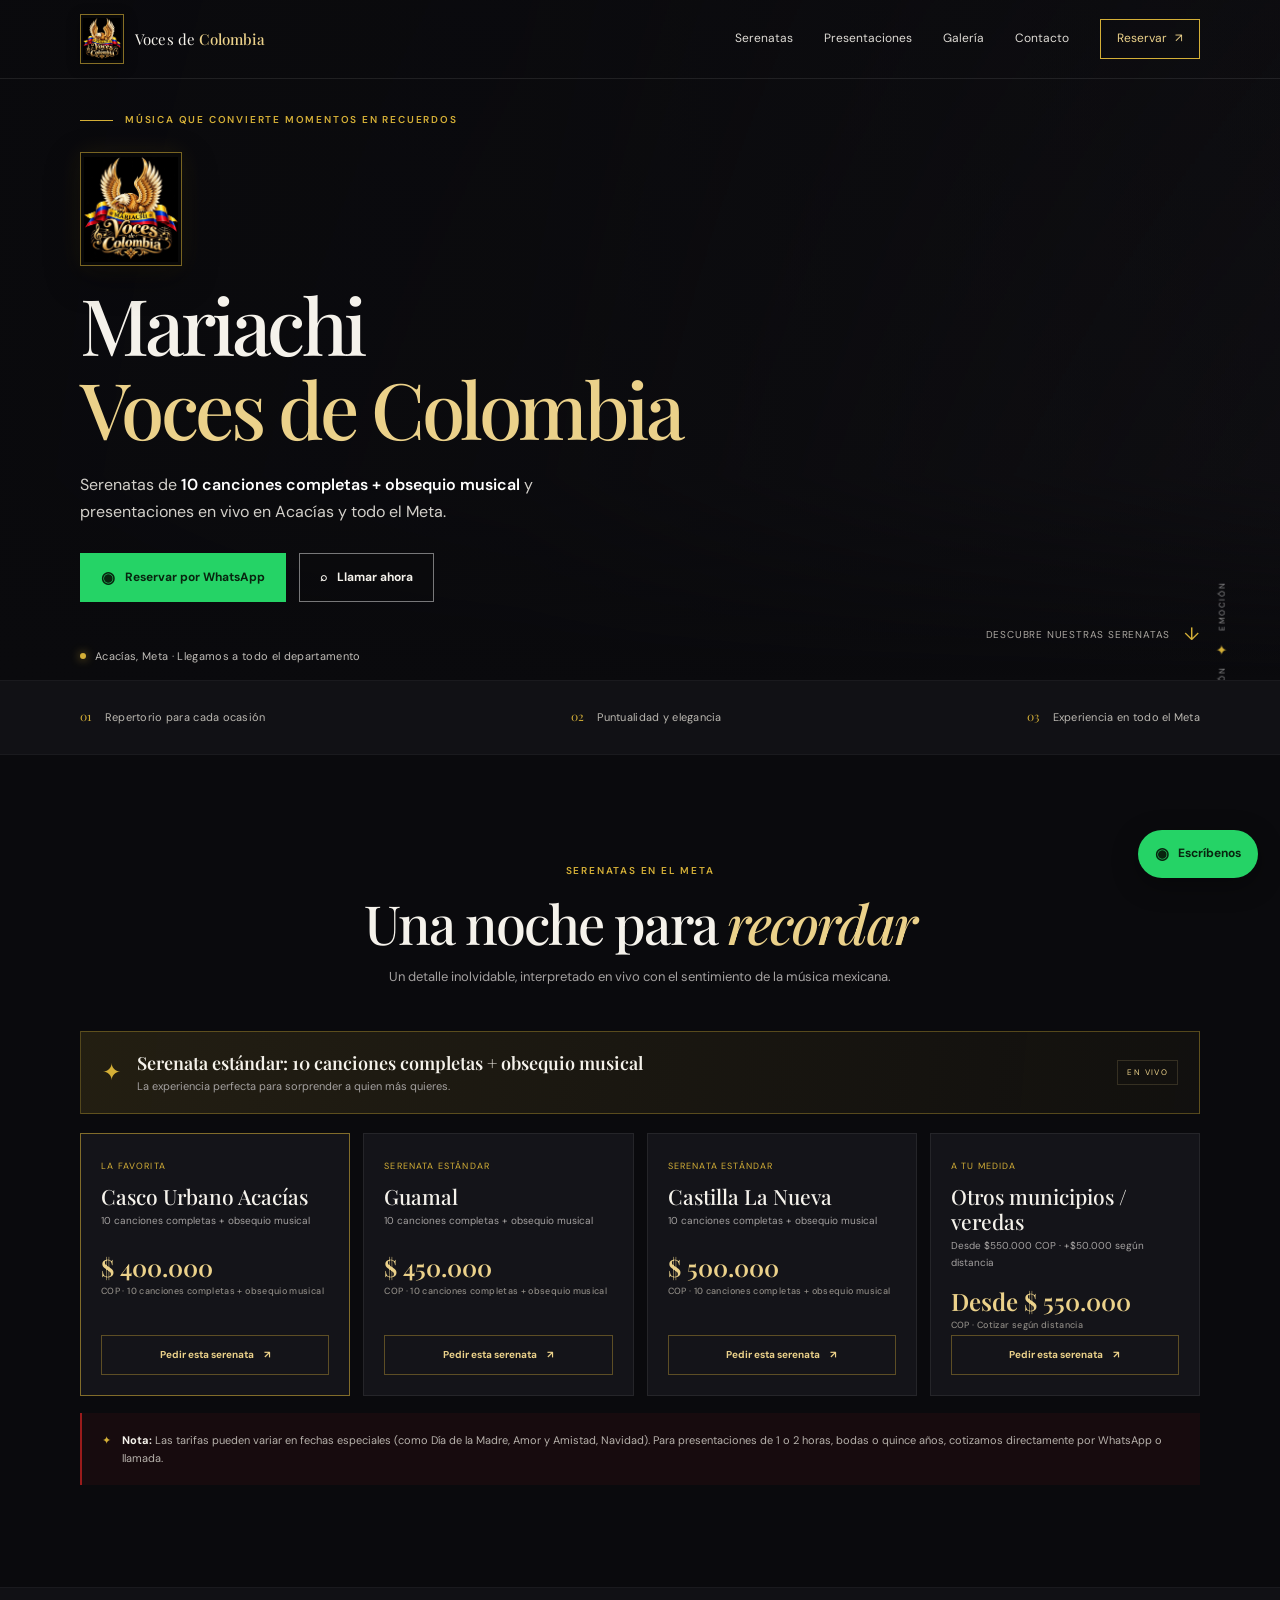
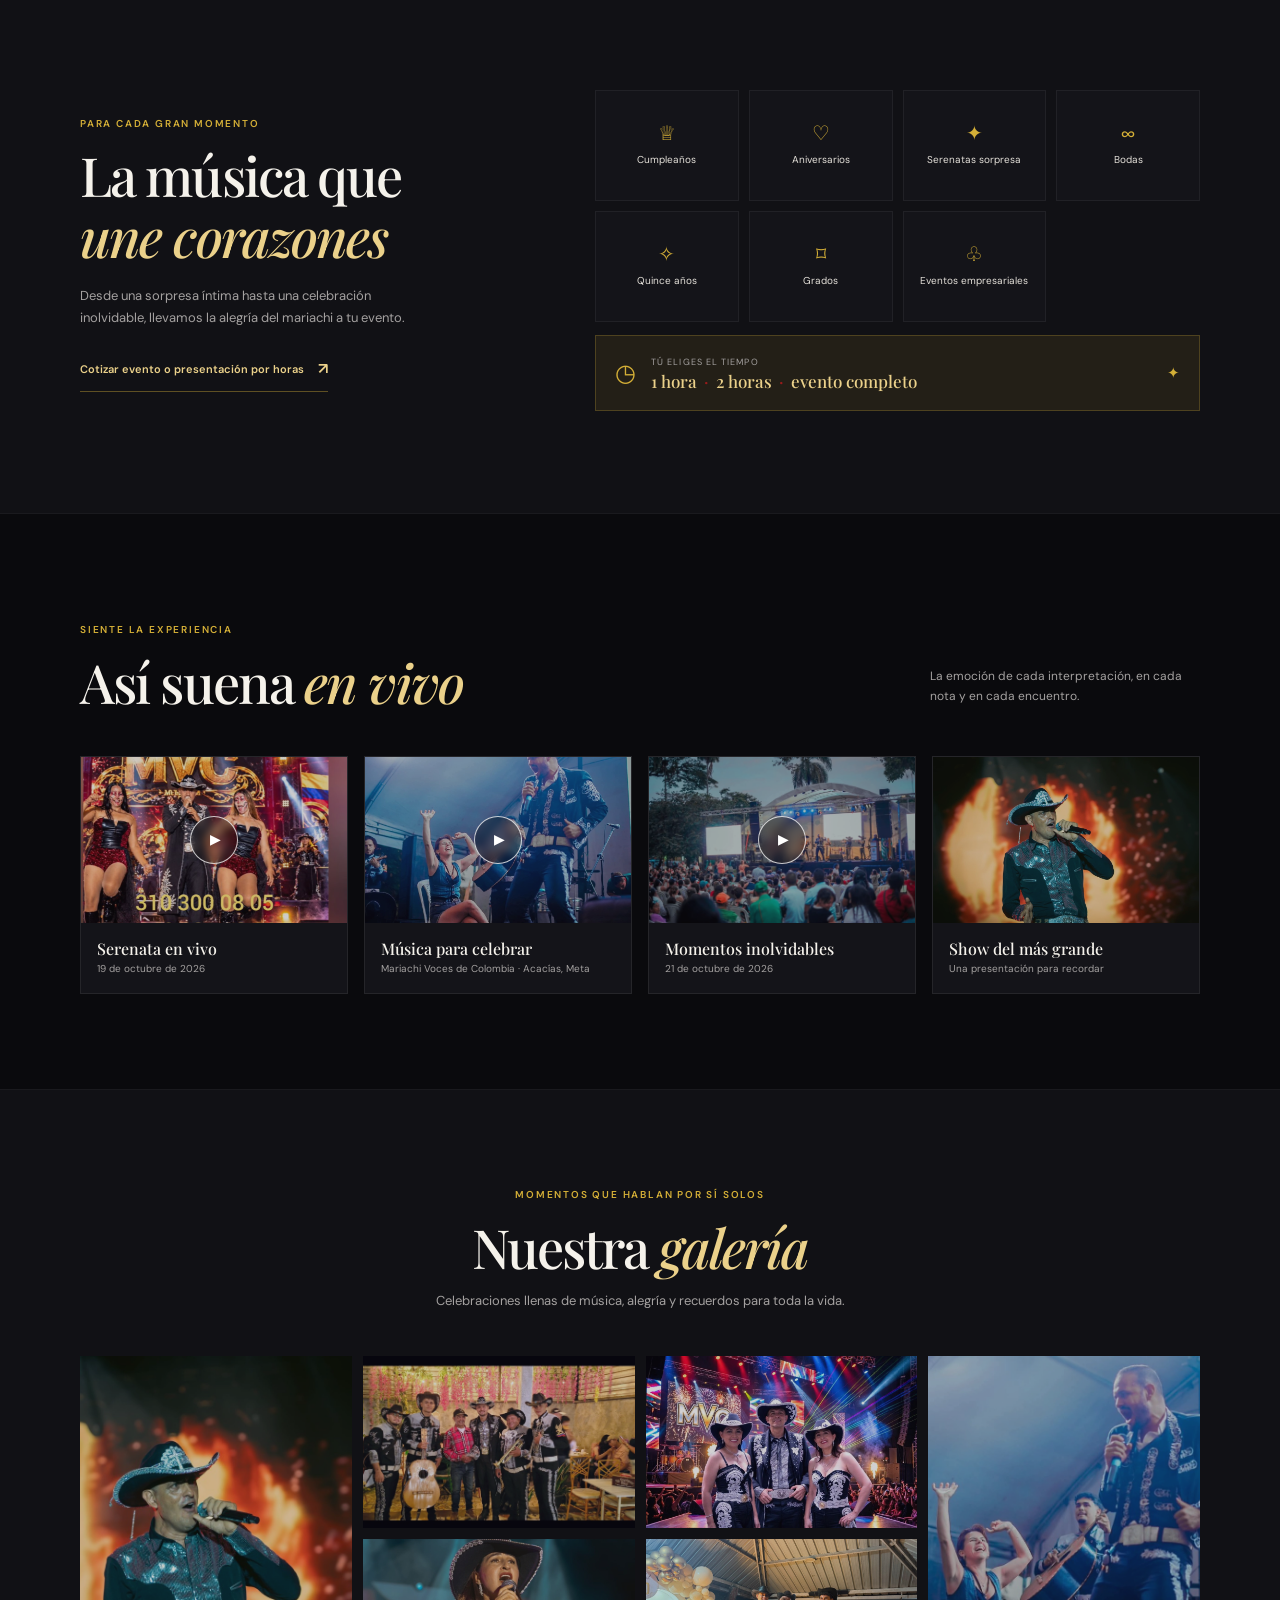
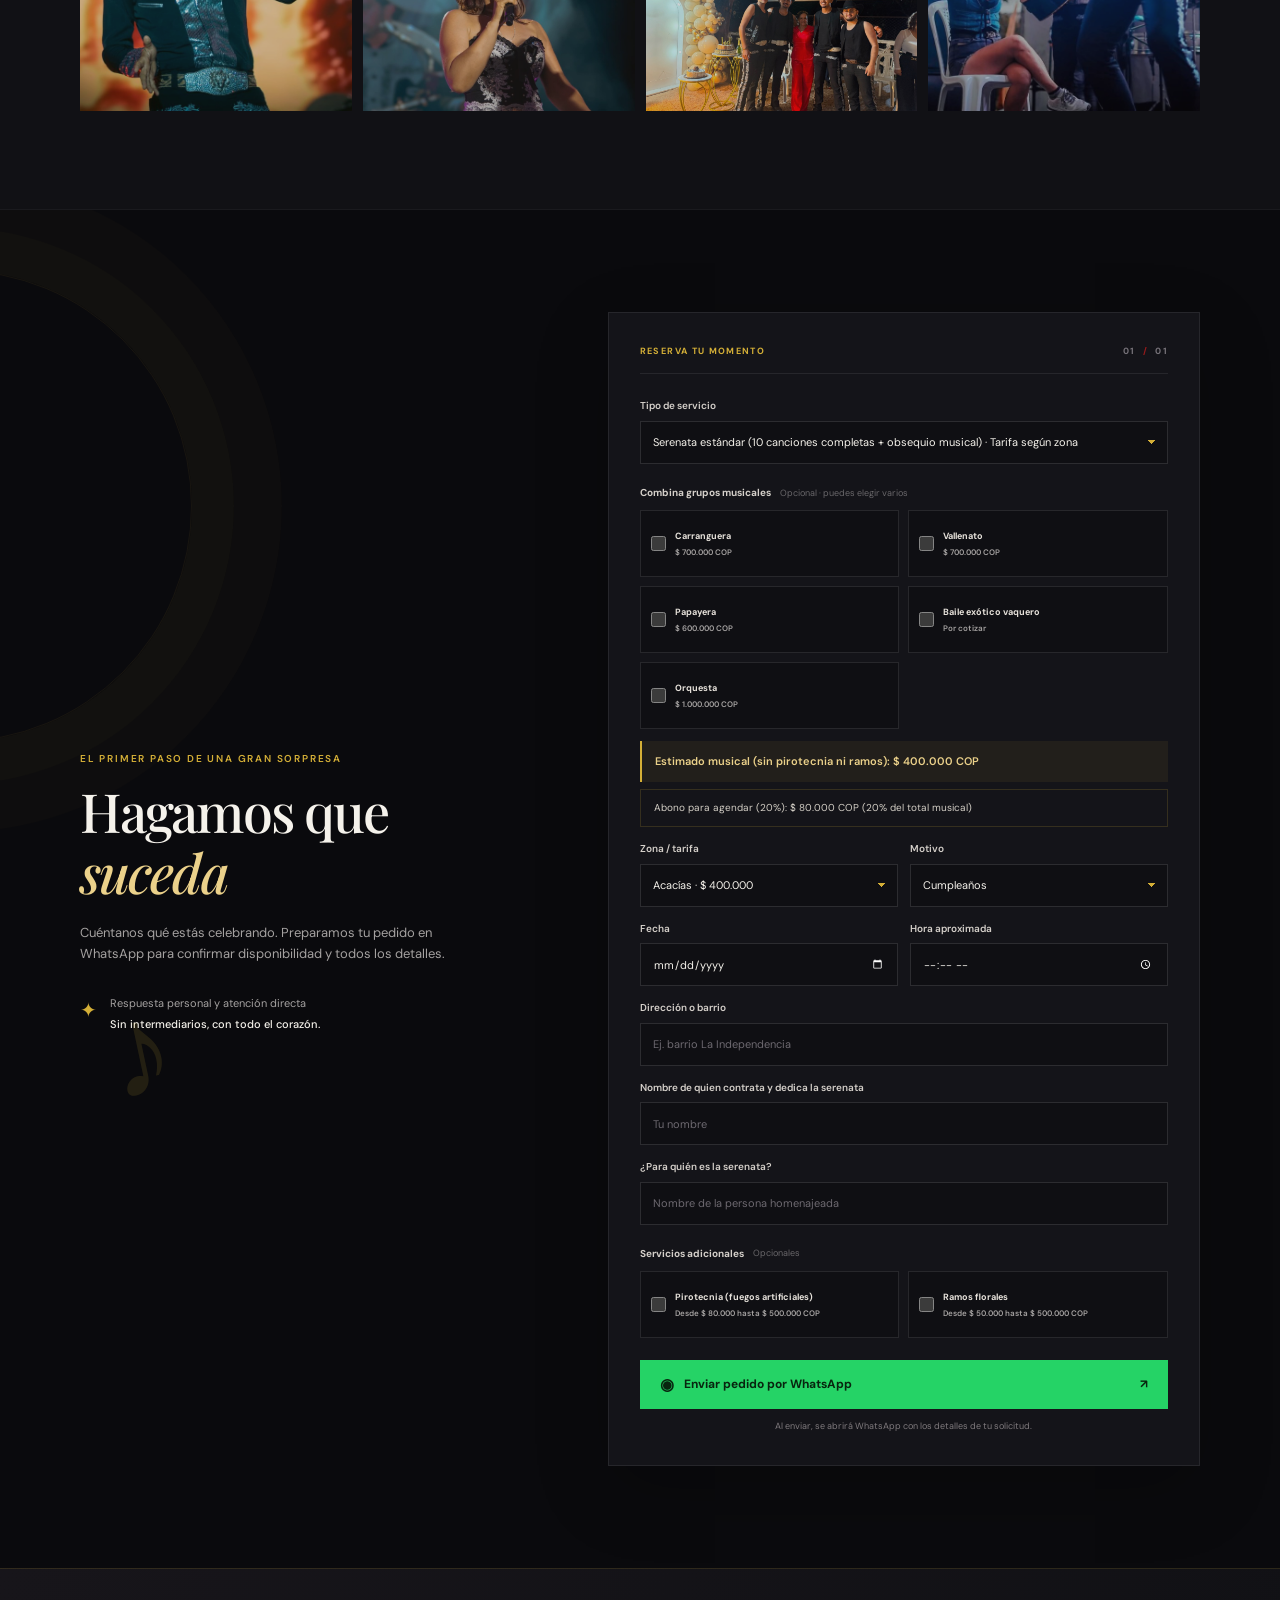
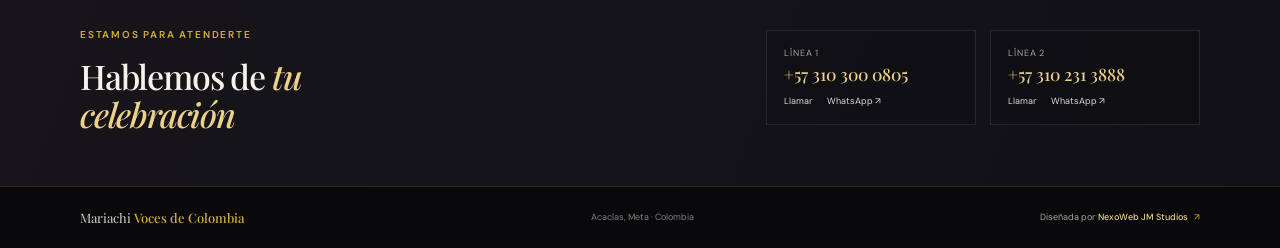
==== commit f0f2802c: "Add files via upload" ====
--- a/index.html
+++ b/index.html
@@ -193,7 +193,7 @@
     <div class="container footer-inner">
       <a class="footer-brand" href="#inicio">Mariachi <strong>Voces de Colombia</strong></a>
       <span>Acacías, Meta · Colombia</span>
-      <a class="studio-credit" href="https://wa.me/573134510500" target="_blank" rel="noopener noreferrer">Demo diseñada por <strong>NexoWeb JM Studios</strong> <span aria-hidden="true">↗</span></a>
+      <a class="studio-credit" href="https://wa.me/573134510500" target="_blank" rel="noopener noreferrer">Diseñada por <strong>NexoWeb JM Studios</strong> <span aria-hidden="true">↗</span></a>
     </div>
   </footer>
 
--- a/styles.css
+++ b/styles.css
@@ -65,9 +65,9 @@
 .button-outline { border-color: rgba(255,255,255,.45); color: var(--color-text); background: rgba(10,10,13,.2); }
 .button-outline:hover { border-color: var(--color-gold); color: var(--color-gold-light); }
 .wa-icon { font-size: 16px; line-height: 1; }
-.hero-note { display: flex; align-items: center; gap: 9px; color: #c0bdb8; font-size: 11px; margin-top: 27px; letter-spacing: .03em; }
+.hero-note { position: relative; top: 18px; display: flex; width: fit-content; max-width: 100%; align-items: center; gap: 9px; color: #c0bdb8; font-size: 11px; margin-top: 27px; letter-spacing: .03em; }
 .status-dot { width: 6px; height: 6px; border-radius: 50%; background: var(--color-gold); box-shadow: 0 0 10px rgba(212,175,55,.75); }
-.hero-scroll { position: absolute; bottom: 30px; left: 0; display: flex; gap: 14px; align-items: center; color: #aaa6a0; font-size: 10px; letter-spacing: .08em; text-transform: uppercase; }
+.hero-scroll { position: absolute; right: 0; bottom: 30px; display: flex; gap: 14px; align-items: center; color: #aaa6a0; font-size: 10px; letter-spacing: .08em; text-transform: uppercase; }
 .hero-scroll span:last-child { color: var(--color-gold); font-size: 18px; animation: arrow-bob 1.7s ease infinite; }
 .hero-stamp { position: absolute; right: 4.5%; bottom: 87px; display: flex; align-items: center; gap: 11px; color: rgba(255,255,255,.55); font-size: 8px; letter-spacing: .2em; transform: rotate(-90deg); transform-origin: right center; }
 .hero-stamp i { color: var(--color-gold); font-size: 14px; font-style: normal; }
@@ -257,8 +257,8 @@
   .hero-lede { font-size: 14px; max-width: 340px; margin: 18px 0 23px; }
   .hero-actions { align-items: stretch; flex-direction: column; max-width: 290px; }
   .hero-actions .button { width: 100%; min-height: 49px; }
-  .hero-note { font-size: 9px; margin-top: 20px; }
-  .hero-scroll { bottom: 24px; font-size: 8px; }
+  .hero-note { top: 0; font-size: 9px; margin-top: 20px; }
+  .hero-scroll { right: auto; bottom: 24px; left: 0; font-size: 8px; }
   .hero-stamp { display: none; }
   .trust-inner { display: grid; grid-template-columns: 1fr; gap: 0; padding: 9px 0; }
   .trust-inner span { padding: 7px 0; font-size: 10px; }
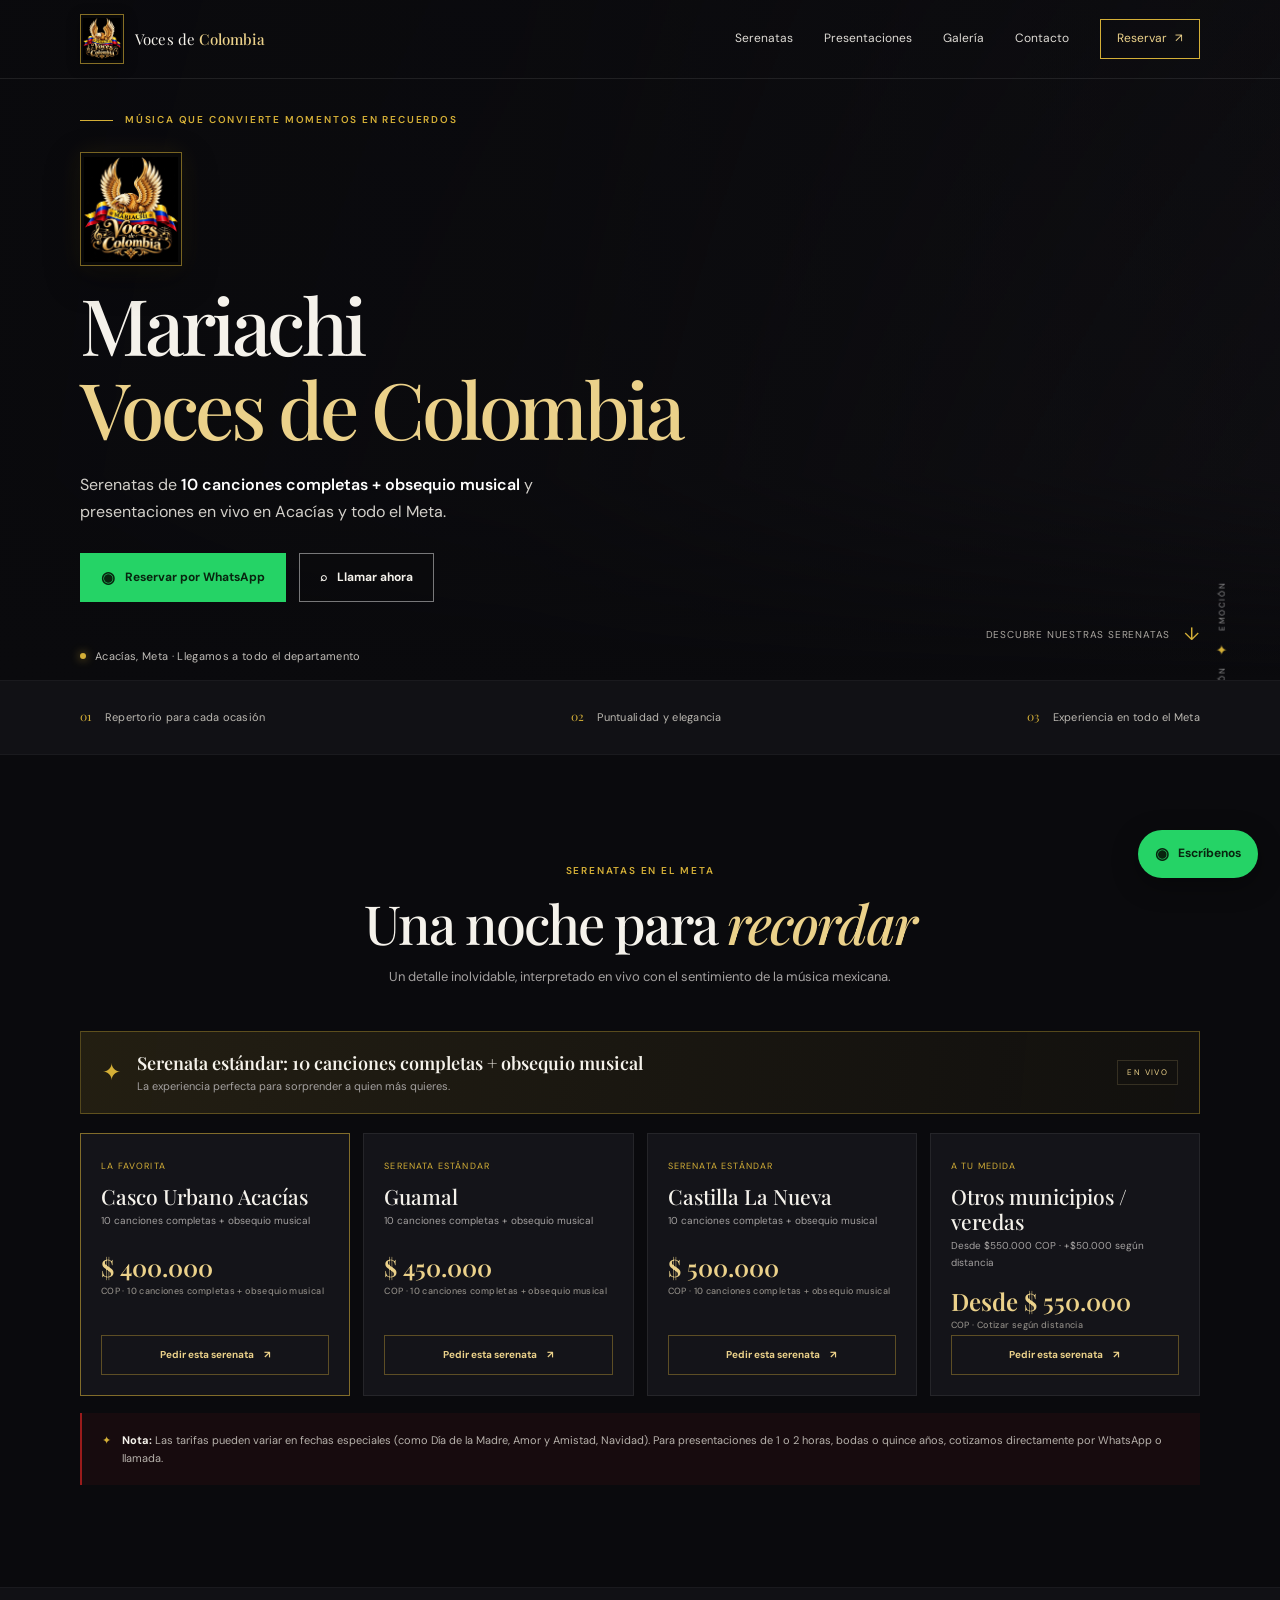
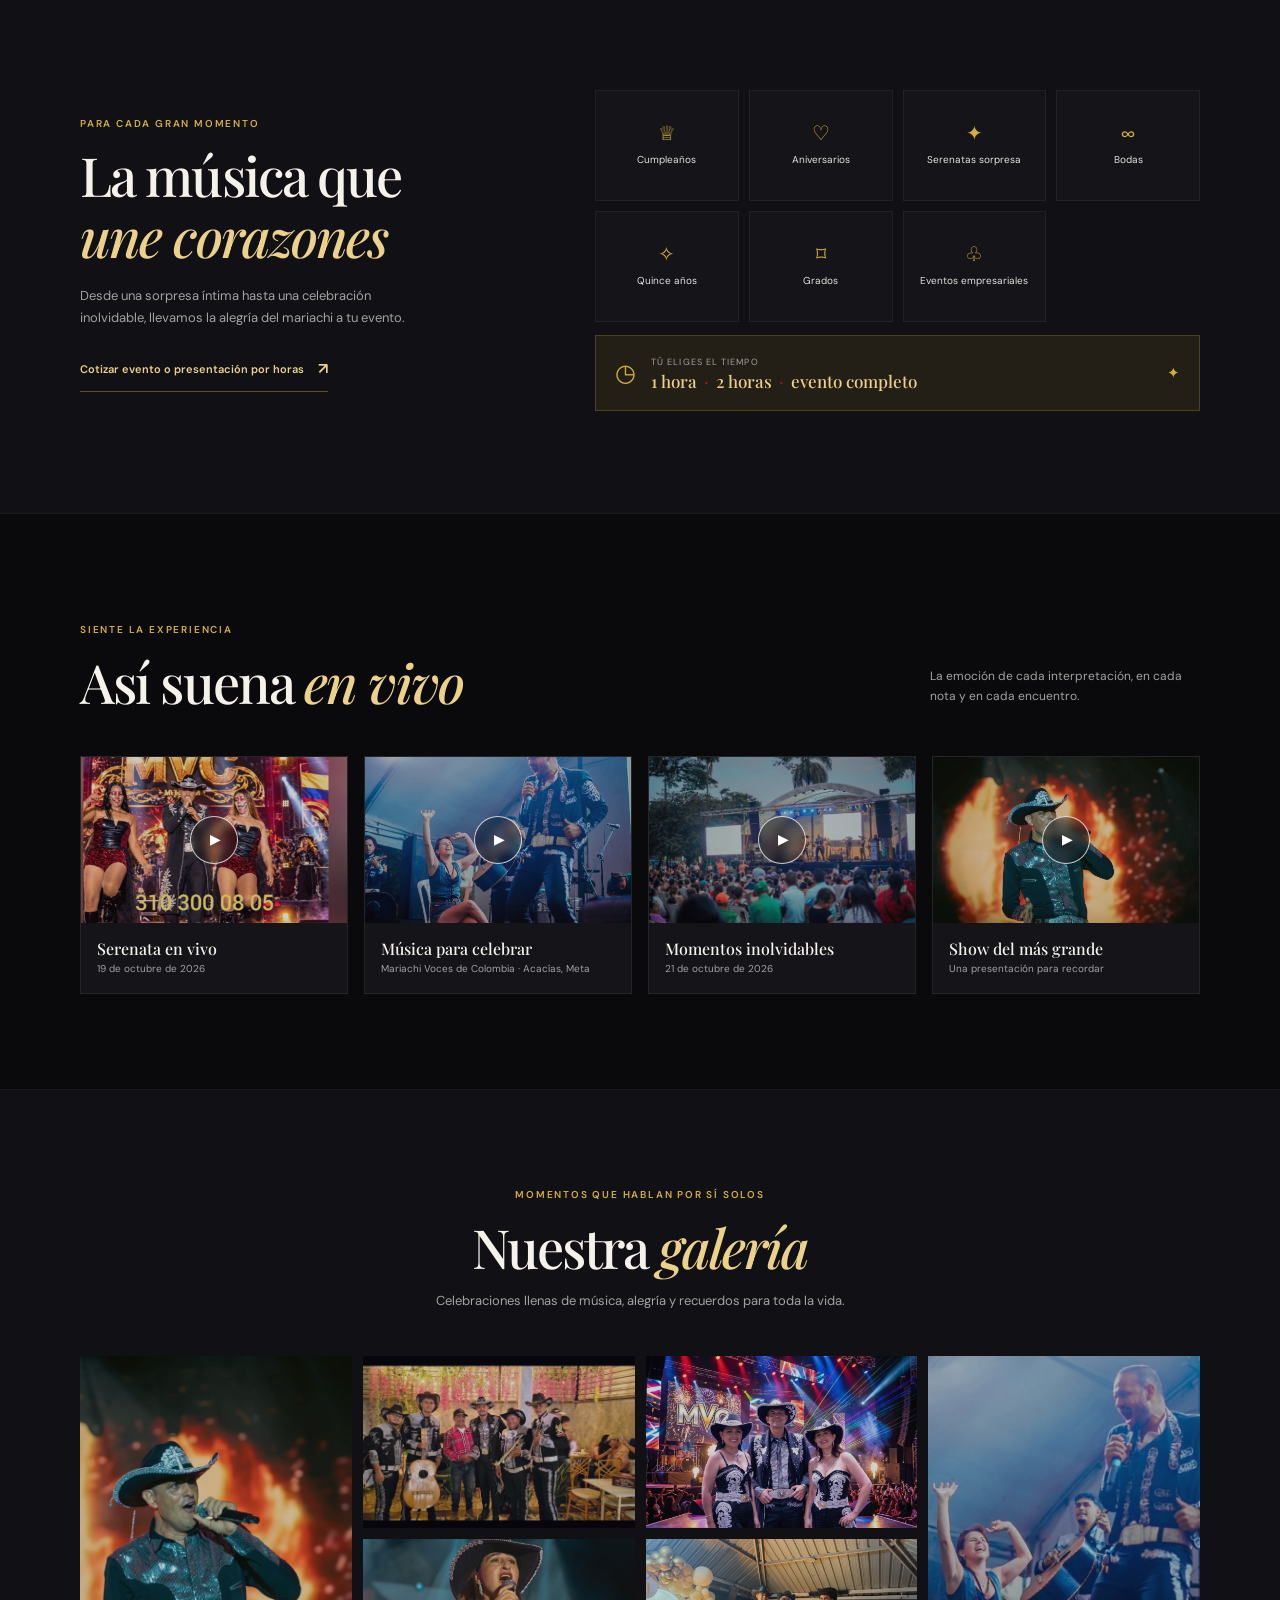
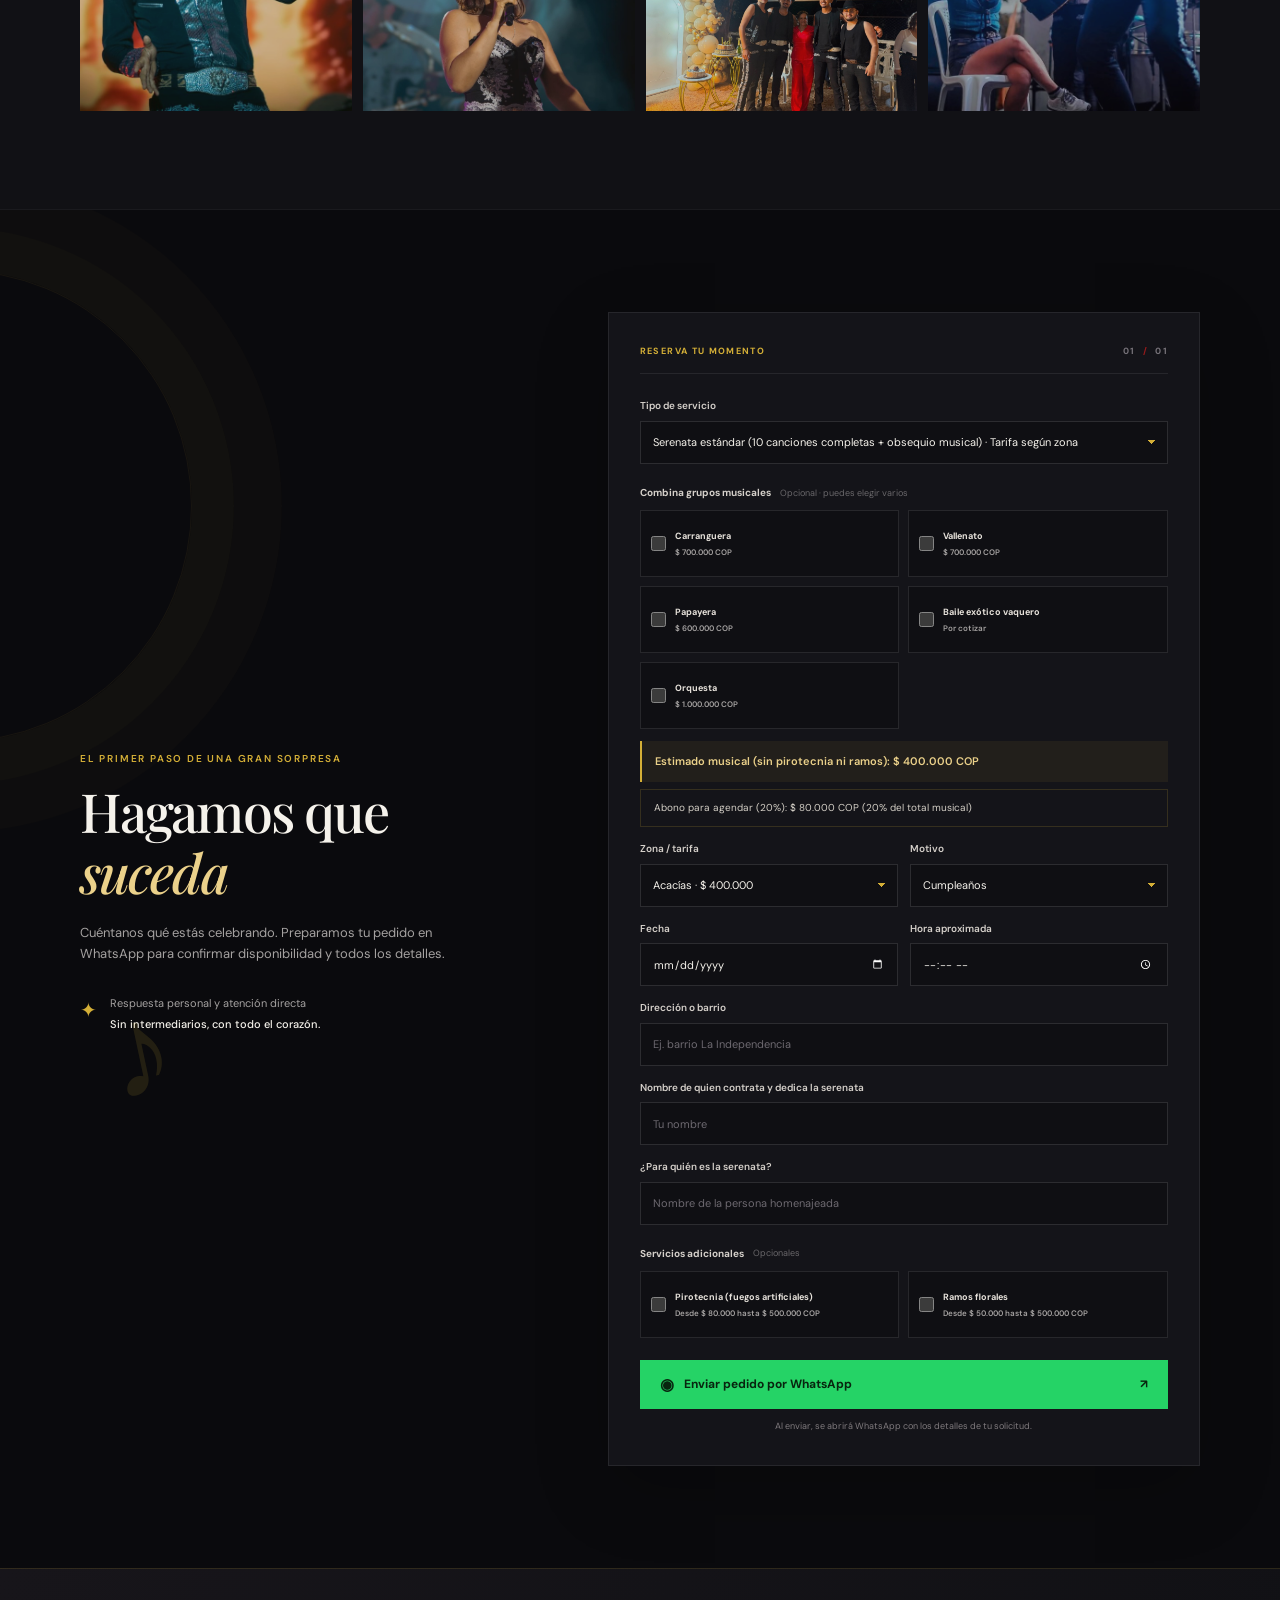
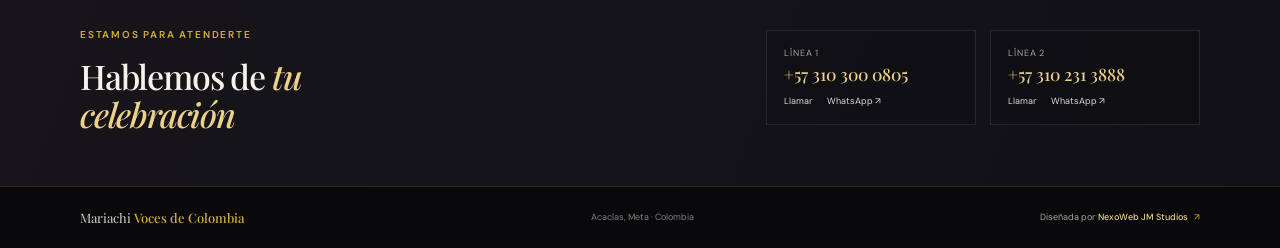
==== commit 0b88a29f: "Add files via upload" ====
--- a/index.html
+++ b/index.html
@@ -4,12 +4,52 @@
   <meta charset="utf-8">
   <meta name="viewport" content="width=device-width, initial-scale=1">
   <meta name="theme-color" content="#0A0A0D">
-  <meta name="description" content="Serenatas de 10 canciones completas + obsequio musical, además de presentaciones en vivo en Acacías y todo el Meta. Reserva tu Mariachi Voces de Colombia.">
-  <title>Mariachi Voces de Colombia | Acacías, Meta</title>
+  <meta name="description" content="Disfruta serenatas de 10 canciones completas en Acacías, Guamal, Castilla La Nueva y todo el Meta. Reserva directamente por WhatsApp con Mariachi Voces de Colombia.">
+  <title>Mariachi Voces de Colombia | Serenatas en Acacías, Guamal y Castilla</title>
+  <link rel="canonical" href="https://mariachi-nine.vercel.app/">
+  <meta property="og:type" content="website">
+  <meta property="og:locale" content="es_CO">
+  <meta property="og:site_name" content="Mariachi Voces de Colombia">
+  <meta property="og:title" content="Mariachi Voces de Colombia | Serenatas en Acacías, Guamal y Castilla">
+  <meta property="og:description" content="Serenatas de 10 canciones completas en Acacías, Guamal, Castilla La Nueva y el Meta. Reserva directamente por WhatsApp.">
+  <meta property="og:url" content="https://mariachi-nine.vercel.app/">
+  <meta property="og:image" content="https://mariachi-nine.vercel.app/images/gallery/mariachi-en-restaurante.jpg">
+  <meta property="og:image:secure_url" content="https://mariachi-nine.vercel.app/images/gallery/mariachi-en-restaurante.jpg">
+  <meta property="og:image:type" content="image/jpeg">
+  <meta property="og:image:width" content="1440">
+  <meta property="og:image:height" content="723">
+  <meta property="og:image:alt" content="Mariachi Voces de Colombia en una presentación">
+  <meta name="twitter:card" content="summary_large_image">
+  <meta name="twitter:title" content="Mariachi Voces de Colombia | Serenatas en Acacías, Guamal y Castilla">
+  <meta name="twitter:description" content="Serenatas de 10 canciones completas en Acacías, Guamal, Castilla La Nueva y el Meta. Reserva directamente por WhatsApp.">
+  <meta name="twitter:image" content="https://mariachi-nine.vercel.app/images/gallery/mariachi-en-restaurante.jpg">
+  <meta name="twitter:image:alt" content="Mariachi Voces de Colombia en una presentación">
   <link rel="preconnect" href="https://fonts.googleapis.com">
   <link rel="preconnect" href="https://fonts.gstatic.com" crossorigin>
   <link href="https://fonts.googleapis.com/css2?family=DM+Sans:wght@400;500;600;700&family=Playfair+Display:wght@500;600;700&display=swap" rel="stylesheet">
   <link rel="stylesheet" href="styles.css">
+  <script type="application/ld+json">
+  {
+    "@context": "https://schema.org",
+    "@type": ["MusicGroup", "LocalBusiness"],
+    "name": "Mariachi Voces de Colombia",
+    "url": "https://mariachi-nine.vercel.app/",
+    "image": "https://mariachi-nine.vercel.app/images/gallery/mariachi-en-restaurante.jpg",
+    "description": "Serenatas de 10 canciones completas y presentaciones musicales en Acacías, Guamal, Castilla La Nueva y el Meta, Colombia.",
+    "areaServed": [
+      { "@type": "City", "name": "Acacías" },
+      { "@type": "City", "name": "Guamal" },
+      { "@type": "City", "name": "Castilla La Nueva" },
+      { "@type": "AdministrativeArea", "name": "Meta" },
+      { "@type": "Country", "name": "Colombia" }
+    ],
+    "telephone": ["+573103000805", "+573102313888"],
+    "contactPoint": [
+      { "@type": "ContactPoint", "telephone": "+573103000805", "contactType": "reservas", "availableLanguage": "Spanish" },
+      { "@type": "ContactPoint", "telephone": "+573102313888", "contactType": "reservas", "availableLanguage": "Spanish" }
+    ]
+  }
+  </script>
   <script src="app.js" defer></script>
 </head>
 <body>
